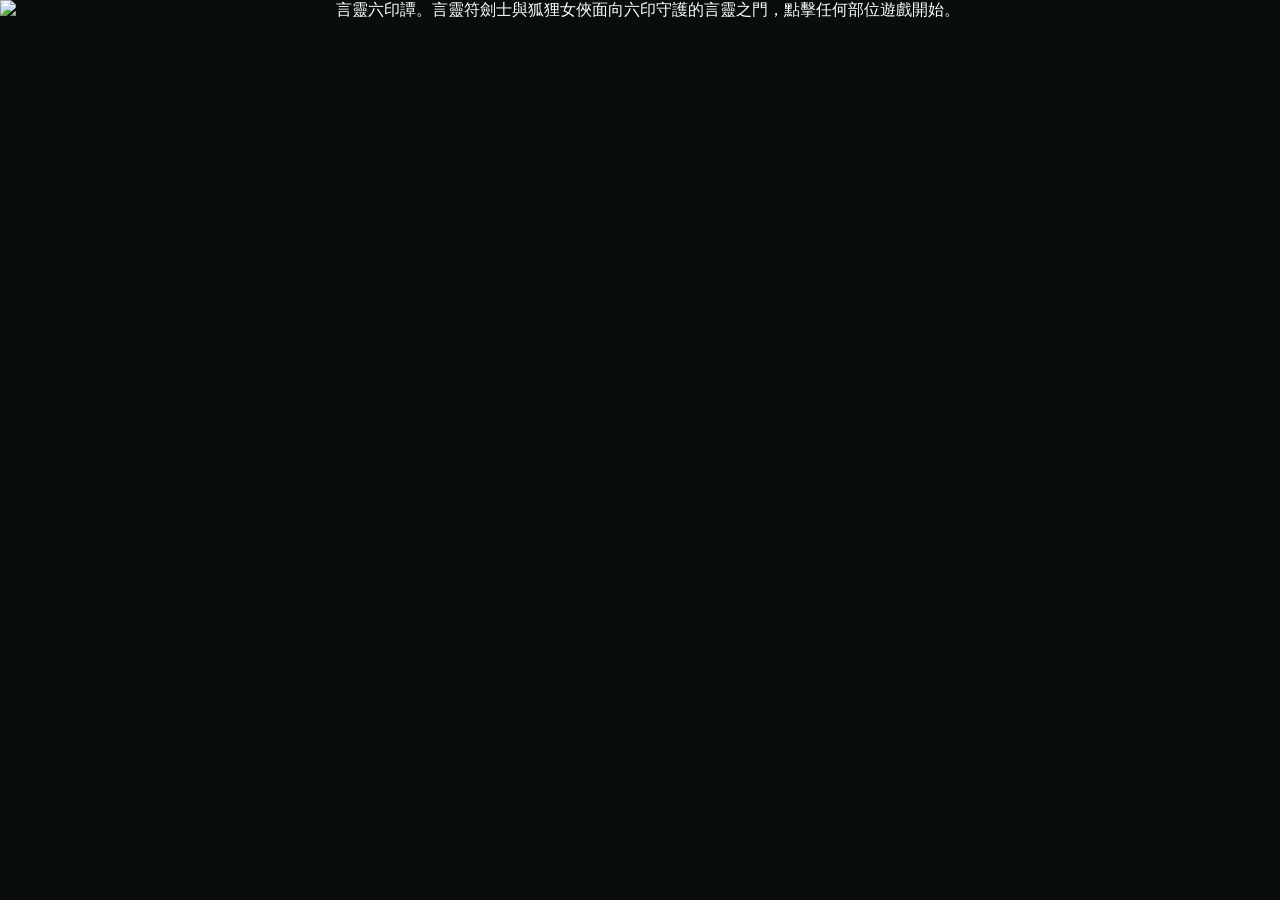
==== 大冒險地圖/index.html @ 8b5f1834 "Publish Kotodama Japanese pronunciation RPG" ====
<!doctype html>
<html lang="zh-Hant">
<head>
  <meta charset="UTF-8">
  <meta name="viewport" content="width=device-width, initial-scale=1, viewport-fit=cover">
  <meta name="theme-color" content="#2c2b22">
  <title>言靈六印譚｜日語假名大冒險</title>
  <link rel="preload" as="image" href="../示範作品/大冒險地圖/cover.png">
  <link rel="preload" as="image" href="assets/images/begin-01.png">
  <style>
    :root {
      --ink: #35291f;
      --paper: #f7e9bd;
      --paper-light: #fff7d9;
      --cinnabar: #a63d2e;
      --cinnabar-dark: #70261f;
      --gold: #d8ac4e;
      --moss: #3f634c;
      --shadow: rgba(31, 22, 15, .38);
      --map-bg: url("../示範作品/大冒險地圖/map-bg.png");
      --seal-sheet: url("assets/images/kotodama-seals.png");
    }

    * { box-sizing: border-box; }
    html { min-width: 320px; }
    body {
      margin: 0;
      min-height: 100vh;
      color: var(--ink);
      font-family: "Yu Mincho", "Noto Serif TC", "Microsoft JhengHei", serif;
      background:
        radial-gradient(circle at 50% 0, rgba(255, 242, 194, .26), transparent 52%),
        linear-gradient(#33362d, #20251f);
    }
    body.modal-open { overflow: hidden; }
    button { color: inherit; font: inherit; }
    button:focus-visible, [role="button"]:focus-visible {
      outline: 4px solid #fff0a1;
      outline-offset: 3px;
    }
    [hidden] { display: none !important; }
    .sr-only {
      position: absolute !important;
      width: 1px; height: 1px;
      padding: 0; margin: -1px;
      overflow: hidden; clip: rect(0 0 0 0);
      white-space: nowrap; border: 0;
    }

    .cover-screen {
      position: fixed;
      inset: 0;
      z-index: 6000;
      width: 100%;
      height: 100%;
      display: grid;
      place-items: center;
      padding: 0;
      border: 0;
      overflow: hidden;
      color: #fff;
      background: #090d0c;
      cursor: pointer;
      opacity: 1;
      filter: brightness(1);
      transition: opacity .78s ease, filter .78s ease;
      touch-action: manipulation;
      -webkit-tap-highlight-color: transparent;
    }
    .cover-screen::before {
      content: "";
      position: absolute;
      inset: -28px;
      background: url("../示範作品/大冒險地圖/cover.png") center / cover no-repeat;
      filter: blur(18px) brightness(.34) saturate(.72);
      transform: scale(1.08);
      pointer-events: none;
    }
    .cover-screen img {
      position: relative;
      z-index: 1;
      width: 100%;
      height: 100%;
      display: block;
      object-fit: contain;
      user-select: none;
      -webkit-user-drag: none;
      pointer-events: none;
    }
    .cover-screen:hover img { filter: brightness(1.045); }
    .cover-screen.is-leaving { opacity: 0; filter: brightness(1.22); pointer-events: none; }
    @media (max-aspect-ratio: 3 / 4) {
      .cover-screen img { width: 140%; max-width: none; }
    }

    .adventure-shell {
      min-height: 100vh;
      display: grid;
      grid-template-rows: auto 1fr auto;
      gap: 10px;
      padding: max(10px, env(safe-area-inset-top)) max(10px, env(safe-area-inset-right)) max(12px, env(safe-area-inset-bottom)) max(10px, env(safe-area-inset-left));
    }
    .top-hud {
      position: relative;
      z-index: 20;
      width: min(1600px, 100%);
      margin: 0 auto;
      display: flex;
      align-items: center;
      justify-content: space-between;
      gap: 18px;
      padding: 12px 16px;
      border: 2px solid rgba(209, 169, 82, .7);
      border-radius: 16px 23px 14px 21px;
      color: #fff1c5;
      background: linear-gradient(100deg, rgba(48, 47, 36, .96), rgba(72, 51, 34, .94));
      box-shadow: inset 0 0 0 4px rgba(255, 234, 178, .08), 0 8px 24px var(--shadow);
    }
    .brand { min-width: 0; display: flex; align-items: center; gap: 13px; }
    .brand-seal {
      flex: 0 0 56px;
      width: 56px; height: 56px;
      display: grid; place-items: center;
      border: 3px double #f0c26a;
      border-radius: 46% 52% 45% 49%;
      background: linear-gradient(145deg, #c0503a, #7d2a22);
      color: #fff1c9;
      font-size: .95rem;
      font-weight: 900;
      transform: rotate(-5deg);
    }
    .brand h1 { margin: 0; font-size: clamp(1.45rem, 3vw, 2.35rem); letter-spacing: .1em; }
    .brand p { margin: 3px 0 0; color: #ead9aa; font-size: clamp(.76rem, 1.35vw, .95rem); }
    .info-panel { display: flex; flex-wrap: wrap; justify-content: flex-end; align-items: center; gap: 8px; }
    .seal-count {
      min-height: 44px;
      display: inline-flex; align-items: center;
      padding: 8px 13px;
      color: #ffe8a2;
      border: 1px solid rgba(238, 196, 103, .65);
      border-radius: 999px;
      background: rgba(31, 34, 28, .56);
      font-weight: 900;
      white-space: nowrap;
    }
    .hud-button {
      min-height: 44px;
      padding: 8px 12px;
      border: 1px solid #c49b59;
      border-radius: 8px 12px 8px 11px;
      color: #fff1c9;
      background: rgba(84, 61, 42, .86);
      box-shadow: 0 3px 0 rgba(30, 22, 16, .7);
      cursor: pointer;
      font-weight: 800;
      transition: transform .16s, filter .16s;
    }
    .hud-button:hover { transform: translateY(-2px); filter: brightness(1.14); }
    .hud-button:active { transform: translateY(1px); }
    .hud-button[aria-pressed="true"].teacher { background: #3f6b56; border-color: #8dc297; }

    .map-area { min-height: 0; display: grid; place-items: center; }
    .map-frame {
      position: relative;
      width: min(1600px, calc(100vw - 20px), calc((100dvh - 142px) * 1.777777));
      aspect-ratio: 16 / 9;
      max-height: calc(100dvh - 142px);
      overflow: hidden;
      border: 4px solid #86633a;
      border-radius: 17px 24px 15px 22px;
      background: #cba66c;
      box-shadow: inset 0 0 0 4px rgba(255, 237, 184, .2), 0 16px 38px rgba(17, 13, 9, .54);
    }
    .map-image {
      position: absolute;
      inset: 0;
      width: 100%; height: 100%;
      display: block;
      object-fit: contain;
      user-select: none;
      -webkit-user-drag: none;
    }

    .map-hotspot {
      position: absolute;
      z-index: 5;
      left: var(--x); top: var(--y);
      width: var(--w); height: var(--h);
      min-width: 44px; min-height: 44px;
      padding: 0;
      border: 2px solid transparent;
      border-radius: 12px;
      background: transparent;
      cursor: pointer;
      touch-action: manipulation;
      transition: background .18s, border-color .18s, box-shadow .18s, filter .18s;
    }
    .map-hotspot:hover, .map-hotspot:focus-visible, .map-hotspot.is-current {
      border-color: rgba(255, 228, 123, .78);
      background: rgba(255, 225, 112, .13);
      box-shadow: 0 0 17px 5px rgba(255, 220, 94, .38), inset 0 0 16px rgba(255, 242, 186, .18);
    }
    .map-hotspot.is-current { animation: hotspotPulse 2.3s ease-in-out infinite; }
    @keyframes hotspotPulse { 50% { filter: brightness(1.18); box-shadow: 0 0 25px 8px rgba(255, 220, 94, .55); } }
    .map-hotspot[aria-disabled="true"] { cursor: not-allowed; }
    .map-hotspot[aria-disabled="true"]::after {
      content: "🔒";
      position: absolute;
      right: -5%; top: -35%;
      min-width: 32px; min-height: 32px;
      display: grid; place-items: center;
      border: 1px solid #e4bd68;
      border-radius: 50%;
      background: rgba(37, 32, 27, .9);
      color: #fff1c5;
      box-shadow: 0 3px 9px rgba(28, 20, 14, .42);
      font-size: clamp(.72rem, 1.35vw, 1rem);
    }
    .map-hotspot.is-current::before {
      content: "下一個試煉";
      position: absolute;
      left: 50%; top: -37%;
      transform: translateX(-50%);
      padding: 4px 8px;
      border: 1px solid #e8c46b;
      border-radius: 999px;
      color: #fff4cd;
      background: rgba(52, 91, 66, .94);
      box-shadow: 0 3px 9px rgba(27, 23, 16, .33);
      font-size: clamp(.58rem, 1.05vw, .8rem);
      font-weight: 900;
      white-space: nowrap;
    }
    .hotspot-1 { --x: 1.2%; --y: 24.5%; --w: 15.8%; --h: 11.5%; }
    .hotspot-2 { --x: 53.9%; --y: 20.7%; --w: 14.5%; --h: 10.8%; }
    .hotspot-3 { --x: 3.1%; --y: 71.6%; --w: 16.2%; --h: 10.9%; }
    .hotspot-4 { --x: 21.6%; --y: 84.8%; --w: 14.5%; --h: 11.2%; }
    .hotspot-5 { --x: 73.0%; --y: 84.7%; --w: 16.2%; --h: 11.4%; }
    .hotspot-6 { --x: 84.0%; --y: 24.6%; --w: 14.6%; --h: 11.4%; }
    .hotspot-gate { --x: 40.8%; --y: 53.3%; --w: 16.0%; --h: 10.9%; }

    .completion-stamp {
      position: absolute;
      z-index: 8;
      left: var(--sx); top: var(--sy);
      width: clamp(30px, 4vw, 62px);
      aspect-ratio: 1;
      display: grid; place-items: center;
      border: clamp(2px, .35vw, 5px) double #276b49;
      border-radius: 47% 52% 44% 50%;
      color: #1f6a45;
      background: rgba(230, 244, 206, .88);
      box-shadow: 0 0 12px rgba(64, 136, 83, .7);
      font-size: clamp(1rem, 2.4vw, 2rem);
      font-weight: 1000;
      transform: rotate(-12deg);
      pointer-events: none;
      animation: stampIn .58s cubic-bezier(.2, 1.45, .45, 1) both;
    }
    @keyframes stampIn { from { opacity: 0; transform: scale(2.5) rotate(-28deg); } }
    .stamp-1 { --sx: 15.4%; --sy: 22.4%; }
    .stamp-2 { --sx: 67.2%; --sy: 18.5%; }
    .stamp-3 { --sx: 18.0%; --sy: 69.5%; }
    .stamp-4 { --sx: 34.7%; --sy: 82.0%; }
    .stamp-5 { --sx: 87.4%; --sy: 81.8%; }
    .stamp-6 { --sx: 95.2%; --sy: 22.5%; }

    .map-caption {
      min-height: 25px;
      width: min(1000px, 100%);
      margin: 0 auto;
      color: #ead9a9;
      text-align: center;
      font-size: .86rem;
    }

    .intro-overlay {
      position: fixed;
      inset: 0;
      z-index: 5000;
      display: grid;
      place-items: center;
      padding: max(10px, env(safe-area-inset-top)) max(10px, env(safe-area-inset-right)) max(10px, env(safe-area-inset-bottom)) max(10px, env(safe-area-inset-left));
      overflow: auto;
      background:
        radial-gradient(circle at 50% 18%, rgba(255, 222, 139, .19), transparent 46%),
        rgba(13, 15, 14, .95);
      backdrop-filter: blur(7px);
    }
    .intro-player {
      position: relative;
      width: min(1500px, 100%);
      display: grid;
      justify-items: center;
      gap: 8px;
    }
    .intro-topbar {
      position: absolute;
      z-index: 3;
      top: 12px;
      left: 50%;
      width: calc(100% - 24px);
      transform: translateX(-50%);
      display: flex;
      align-items: center;
      justify-content: space-between;
      gap: 10px;
      pointer-events: none;
    }
    .intro-counter,
    .intro-skip {
      min-height: 44px;
      display: inline-flex;
      align-items: center;
      justify-content: center;
      padding: 8px 14px;
      border: 1px solid rgba(233, 194, 105, .77);
      border-radius: 9px 13px 9px 12px;
      color: #fff3cf;
      background: rgba(38, 34, 28, .88);
      box-shadow: 0 5px 16px rgba(20, 14, 10, .42);
      font-weight: 900;
      letter-spacing: .08em;
      pointer-events: auto;
    }
    .intro-skip { cursor: pointer; }
    .intro-skip:hover { filter: brightness(1.16); transform: translateY(-1px); }
    .intro-frame {
      position: relative;
      width: min(100%, calc((100dvh - 158px) * 1.777895));
      aspect-ratio: 1672 / 941;
      max-height: calc(100dvh - 158px);
      margin: 0;
      overflow: hidden;
      border: 4px solid #8a673d;
      border-radius: 17px 24px 15px 22px;
      background: #1b1b18;
      box-shadow: inset 0 0 0 4px rgba(255, 234, 177, .14), 0 18px 48px rgba(0, 0, 0, .58);
      touch-action: pan-y;
    }
    .intro-image {
      width: 100%;
      height: 100%;
      display: block;
      object-fit: contain;
      opacity: 1;
      transform: scale(1);
      transition: opacity .3s ease, transform .55s ease;
      user-select: none;
      -webkit-user-drag: none;
    }
    .intro-frame.is-changing .intro-image { opacity: .18; transform: scale(1.012); }
    .intro-storybar {
      width: min(100%, calc((100dvh - 158px) * 1.777895));
      min-height: 118px;
      display: grid;
      grid-template-columns: minmax(0, 1fr) auto;
      align-items: center;
      gap: 18px;
      padding: 12px 16px;
      border: 2px solid #8b673b;
      border-radius: 12px 18px 11px 16px;
      background:
        linear-gradient(rgba(255, 247, 214, .96), rgba(232, 205, 151, .96)),
        repeating-linear-gradient(0deg, transparent 0 5px, rgba(105, 75, 44, .04) 6px);
      box-shadow: inset 0 0 0 4px rgba(255, 249, 221, .34), 0 10px 26px rgba(12, 9, 7, .42);
    }
    .intro-copy { min-width: 0; }
    .intro-copy h2 {
      margin: 0 0 5px;
      color: #7a3025;
      font-size: clamp(1rem, 2.1vw, 1.35rem);
      letter-spacing: .12em;
    }
    .intro-copy p {
      min-height: 2.9em;
      margin: 0;
      color: #3f342b;
      font-size: clamp(.9rem, 1.75vw, 1.08rem);
      font-weight: 800;
      line-height: 1.6;
      white-space: pre-line;
    }
    .intro-nav { display: grid; grid-template-columns: auto auto; gap: 8px; align-items: center; justify-items: center; }
    .intro-nav-button {
      min-width: 108px;
      min-height: 44px;
      padding: 8px 13px;
      border: 2px solid #765231;
      border-radius: 8px 12px 8px 11px;
      color: #fff3d1;
      background: linear-gradient(#a24432, #76291f);
      box-shadow: 0 3px 0 #4e281e;
      cursor: pointer;
      font-weight: 900;
    }
    .intro-nav-button.secondary { color: #4c3a2e; background: #f7e7bd; box-shadow: 0 3px 0 #84613d; }
    .intro-nav-button:disabled { opacity: .42; cursor: default; filter: grayscale(.4); }
    .intro-dots { grid-column: 1 / -1; display: flex; justify-content: center; gap: 7px; }
    .intro-dot {
      width: 44px;
      height: 44px;
      padding: 0;
      border: 0;
      border-radius: 50%;
      background: transparent;
      cursor: pointer;
    }
    .intro-dot::before {
      content: "";
      display: block;
      width: 10px;
      height: 10px;
      margin: auto;
      border: 1px solid #80633f;
      border-radius: 50%;
      background: #ad9870;
      transition: transform .18s, background .18s, box-shadow .18s;
    }
    .intro-dot[aria-current="step"]::before { transform: scale(1.35); background: var(--cinnabar); box-shadow: 0 0 0 3px rgba(166, 61, 46, .2); }

    .modal-backdrop {
      position: fixed;
      inset: 0;
      z-index: 1000;
      display: grid;
      place-items: center;
      padding: max(14px, env(safe-area-inset-top)) 14px max(14px, env(safe-area-inset-bottom));
      overflow: auto;
      background: rgba(20, 18, 16, .8);
      backdrop-filter: blur(5px);
    }
    .modal-card {
      position: relative;
      width: min(620px, 100%);
      max-height: calc(100dvh - 28px);
      overflow: auto;
      padding: clamp(20px, 4vw, 36px);
      border: 3px solid #755334;
      border-radius: 18px 24px 16px 22px;
      background: linear-gradient(rgba(255, 248, 221, .98), rgba(239, 215, 164, .98));
      box-shadow: inset 0 0 0 6px rgba(255, 248, 214, .34), 0 24px 70px rgba(14, 10, 8, .58);
      text-align: center;
    }
    .modal-card h2 { margin: 0 0 8px; color: #6a2b22; font-size: clamp(1.5rem, 4vw, 2.3rem); letter-spacing: .08em; }
    .modal-card p { line-height: 1.65; }
    .modal-close {
      position: absolute;
      top: 8px; right: 8px;
      width: 44px; height: 44px;
      border: 1px solid #826143;
      border-radius: 50%;
      background: #fff0c5;
      cursor: pointer;
      font-size: 1.25rem;
      font-weight: 900;
    }
    .modal-actions { display: flex; flex-wrap: wrap; justify-content: center; gap: 11px; margin-top: 18px; }
    .action-button {
      min-width: 132px; min-height: 46px;
      padding: 10px 17px;
      border: 2px solid #7c5938;
      border-radius: 9px 13px 9px 12px;
      background: #faedc7;
      box-shadow: 0 3px 0 #795536;
      cursor: pointer;
      font-weight: 900;
    }
    .action-button.primary { color: #fff5d8; border-color: #70271f; background: linear-gradient(#b94735, #842b22); }
    .action-button:hover { filter: brightness(1.07); transform: translateY(-1px); }

    .gate-card { width: min(1080px, 100%); }
    .gate-layout { display: grid; grid-template-columns: minmax(0, 1.35fr) minmax(230px, .65fr); gap: 20px; align-items: stretch; }
    .seal-slots { display: grid; grid-template-columns: repeat(3, minmax(115px, 1fr)); gap: 10px; margin-top: 14px; }
    .seal-slot {
      position: relative;
      min-height: 145px;
      display: grid; place-items: center; align-content: center; gap: 4px;
      padding: 8px;
      border: 3px dashed rgba(105, 75, 43, .58);
      border-radius: 48% 44% 46% 43%;
      background: rgba(119, 91, 52, .1);
      transition: background .2s, border-color .2s, box-shadow .2s;
    }
    .seal-slot::before {
      content: "";
      width: 72px; height: 72px;
      border: 2px solid rgba(101, 72, 41, .24);
      border-radius: 50%;
      background: radial-gradient(circle, rgba(108, 77, 46, .06), rgba(108, 77, 46, .17));
    }
    .seal-slot strong { font-size: .91rem; }
    .seal-slot small { color: #745b42; }
    .seal-slot.is-ready { border-color: #d39f39; background: rgba(255, 218, 101, .19); box-shadow: 0 0 15px rgba(226, 175, 64, .46); }
    .seal-slot.is-correct { border-style: solid; border-color: #528463; background: rgba(151, 213, 158, .21); box-shadow: 0 0 18px rgba(74, 137, 83, .45); }
    .seal-slot.is-wrong { animation: wrongFlash .48s ease; }
    .seal-slot.is-radiant { animation: slotRadiance .75s ease-in-out infinite alternate; }
    @keyframes wrongFlash { 45% { border-color: #b22f28; background: rgba(206, 74, 57, .3); transform: translateX(-5px); } 70% { transform: translateX(5px); } }
    @keyframes slotRadiance { to { box-shadow: 0 0 27px 8px rgba(248, 210, 87, .72); filter: brightness(1.16); } }

    .seal-piece {
      width: 90px; height: 90px;
      flex: 0 0 90px;
      padding: 0;
      border: 3px solid #a77838;
      border-radius: 50%;
      background-color: #f8ecc9;
      background-image: var(--seal-sheet);
      background-repeat: no-repeat;
      background-size: 300% 200%;
      box-shadow: 0 6px 14px rgba(78, 40, 23, .28);
      cursor: grab;
      touch-action: none;
      transition: transform .18s, filter .18s, opacity .18s;
    }
    .seal-piece:hover { transform: translateY(-4px) rotate(-2deg); filter: brightness(1.05); }
    .seal-piece.is-selected { outline: 5px solid rgba(72, 112, 75, .7); outline-offset: 3px; }
    .seal-piece.is-dragging { opacity: .35; }
    .seal-piece.is-shaking { animation: pieceShake .45s ease; }
    .seal-piece.is-placed { position: absolute; top: 16px; left: 50%; transform: translateX(-50%); cursor: default; animation: sealSet .45s cubic-bezier(.2, 1.5, .5, 1); }
    .seal-piece.is-placed:hover { transform: translateX(-50%); }
    @keyframes pieceShake { 25% { transform: translateX(-9px) rotate(-5deg); } 55% { transform: translateX(8px) rotate(5deg); } 80% { transform: translateX(-4px); } }
    @keyframes sealSet { from { opacity: .3; transform: translateX(-50%) scale(1.55); } }
    .drag-ghost { position: fixed; z-index: 3000; pointer-events: none; transform: translate(-50%, -50%) rotate(-7deg) scale(1.08); filter: drop-shadow(0 11px 9px rgba(34, 22, 15, .42)); }

    .backpack { margin-top: 16px; padding: 13px; border: 2px solid #77563a; border-radius: 16px; background: rgba(92, 67, 39, .1); }
    .backpack h3 { margin: 0 0 3px; color: #5c3026; }
    .backpack p { margin: 3px 0 9px; font-size: .86rem; }
    .backpack-items { min-height: 104px; display: flex; flex-wrap: wrap; justify-content: center; gap: 11px; align-items: center; }
    .empty-bag { color: #6d5944; font-weight: 800; }

    .ritual-gate {
      position: relative;
      min-height: 100%;
      overflow: hidden;
      border: 3px solid #76502d;
      border-radius: 48% 48% 14px 14px;
      background: linear-gradient(rgba(28, 24, 20, .08), rgba(24, 20, 18, .46)), var(--map-bg) 50% 49% / 300% no-repeat;
      box-shadow: inset 0 0 30px rgba(20, 16, 13, .65);
    }
    .ritual-gate::before {
      content: "";
      position: absolute;
      inset: 12% 18% 9%;
      border: 4px double rgba(244, 196, 74, .25);
      border-radius: 50% 50% 10px 10px;
      transition: border-color .6s, box-shadow .6s;
    }
    .gate-card.pattern-on .ritual-gate::before { border-color: #ffd66b; box-shadow: inset 0 0 60px rgba(255, 162, 55, .7), 0 0 34px rgba(255, 211, 92, .72); }
    .gate-card.gate-shake .ritual-gate { animation: gateShake .7s ease-in-out; }
    @keyframes gateShake { 20%, 60% { transform: translateX(-8px); } 40%, 80% { transform: translateX(8px); } }
    .gate-light { position: absolute; inset: 0; opacity: 0; background: radial-gradient(circle, rgba(255, 239, 158, .92), rgba(255, 159, 45, .24) 35%, transparent 69%); transform: scale(.25); transition: opacity 1s, transform 1.4s; }
    .gate-card.gate-open .gate-light { opacity: 1; transform: scale(2.2); }

    .victory-screen {
      min-height: 100vh;
      display: grid; place-items: center;
      padding: 24px;
      background: linear-gradient(rgba(44, 31, 21, .18), rgba(39, 29, 20, .48)), var(--map-bg) center / cover;
    }
    .victory-scroll {
      width: min(750px, 100%);
      padding: clamp(28px, 6vw, 62px);
      border: 4px double #8b642f;
      border-radius: 24px 36px 20px 34px;
      background: rgba(255, 244, 206, .96);
      box-shadow: inset 0 0 0 8px rgba(247, 211, 126, .25), 0 24px 70px rgba(27, 18, 12, .53);
      text-align: center;
      animation: victoryRise .8s ease both;
    }
    @keyframes victoryRise { from { opacity: 0; transform: translateY(35px) scale(.96); } }
    .victory-screen h1 { margin: 0; color: #7c2d24; font-size: clamp(2rem, 6vw, 3.7rem); }
    .victory-screen .subtitle { font-size: clamp(1rem, 2.6vw, 1.35rem); font-weight: 800; }
    .victory-stats { display: grid; grid-template-columns: repeat(2, 1fr); gap: 12px; margin: 22px auto; }
    .victory-stat { padding: 14px; border: 1px solid #a17c46; border-radius: 11px; background: rgba(218, 181, 101, .16); }
    .victory-stat span { display: block; color: #73563b; font-size: .86rem; }
    .victory-stat strong { display: block; margin-top: 4px; color: #5f2c23; font-size: clamp(1.25rem, 3vw, 1.8rem); }

    .toast-region { position: fixed; z-index: 4000; right: 14px; bottom: max(14px, env(safe-area-inset-bottom)); display: grid; gap: 8px; pointer-events: none; }
    .toast { max-width: min(380px, calc(100vw - 28px)); padding: 11px 15px; color: #fff4cc; border: 1px solid #d0a95b; border-radius: 10px; background: rgba(49, 45, 34, .97); box-shadow: 0 8px 24px rgba(30, 21, 14, .34); font-weight: 800; animation: toastIn .3s ease both; }
    @keyframes toastIn { from { opacity: 0; transform: translateY(12px); } }
    .seal-0 { background-position: 0% 0%; }
    .seal-1 { background-position: 50% 0%; }
    .seal-2 { background-position: 100% 0%; }
    .seal-3 { background-position: 0% 100%; }
    .seal-4 { background-position: 50% 100%; }
    .seal-5 { background-position: 100% 100%; }

    @media (max-width: 930px) {
      .adventure-shell { grid-template-rows: auto auto auto; }
      .top-hud { align-items: flex-start; }
      .brand p { display: none; }
      .info-panel { max-width: 58%; }
      .hud-button { padding-inline: 9px; font-size: .8rem; }
      .map-frame { width: min(calc(100vw - 20px), calc((100dvh - 132px) * 1.777777)); max-height: calc(100dvh - 132px); }
      .gate-layout { grid-template-columns: 1fr; }
      .ritual-gate { min-height: 225px; order: -1; }
    }
    @media (max-width: 650px) {
      .adventure-shell { gap: 7px; padding: 7px; }
      .top-hud { display: grid; grid-template-columns: 1fr; gap: 8px; padding: 9px; }
      .brand-seal { flex-basis: 42px; width: 42px; height: 42px; font-size: .74rem; }
      .brand h1 { font-size: 1.35rem; }
      .info-panel { max-width: none; justify-content: stretch; display: grid; grid-template-columns: repeat(2, minmax(0, 1fr)); }
      .seal-count { justify-content: center; }
      .hud-button { min-height: 42px; padding: 6px 7px; font-size: .74rem; }
      .map-frame { width: calc(100vw - 14px); max-height: none; }
      .map-caption { font-size: .72rem; }
      .map-hotspot[aria-disabled="true"]::after { min-width: 24px; min-height: 24px; }
      .map-hotspot.is-current::before { top: -48%; }
      .gate-card { padding: 18px 10px; }
      .seal-slots { grid-template-columns: repeat(2, minmax(105px, 1fr)); }
      .seal-slot { min-height: 134px; }
      .seal-piece { width: 80px; height: 80px; flex-basis: 80px; }
      .victory-stats { grid-template-columns: 1fr; }
      .intro-frame,
      .intro-storybar { width: 100%; max-height: none; }
      .intro-storybar { grid-template-columns: 1fr; gap: 9px; padding: 11px; }
      .intro-copy { text-align: center; }
      .intro-copy p { min-height: 3.2em; }
      .intro-nav { grid-template-columns: repeat(2, minmax(0, 1fr)); width: 100%; }
      .intro-nav-button { width: 100%; min-width: 0; }
      .intro-topbar { top: 7px; width: calc(100% - 14px); }
      .intro-counter, .intro-skip { min-height: 40px; padding: 6px 9px; font-size: .72rem; }
      .intro-skip { min-height: 44px; }
    }
    @media (max-height: 560px) and (orientation: landscape) {
      .top-hud { padding-block: 6px; }
      .brand-seal { width: 40px; height: 40px; flex-basis: 40px; font-size: .7rem; }
      .brand h1 { font-size: 1.2rem; }
      .brand p { display: none; }
      .seal-count, .hud-button { min-height: 38px; padding-block: 5px; font-size: .75rem; }
      .map-frame { width: min(calc(100vw - 14px), calc((100dvh - 88px) * 1.777777)); max-height: calc(100dvh - 88px); }
      .map-caption { display: none; }
      .intro-player { width: min(1180px, 100%); grid-template-columns: minmax(0, 1.55fr) minmax(270px, .72fr); align-items: stretch; gap: 8px; }
      .intro-frame { width: 100%; max-height: calc(100dvh - 20px); }
      .intro-storybar { width: 100%; min-height: 0; grid-template-columns: 1fr; align-content: center; gap: 8px; padding: 10px; }
      .intro-copy { text-align: center; }
      .intro-copy h2 { font-size: .95rem; }
      .intro-copy p { min-height: 4.8em; font-size: .78rem; line-height: 1.45; }
      .intro-nav { width: 100%; }
      .intro-nav-button { min-width: 0; width: 100%; min-height: 44px; padding: 5px 8px; font-size: .75rem; }
      .intro-topbar { width: calc(64% - 20px); left: 0; transform: none; top: 7px; }
      .intro-counter, .intro-skip { min-height: 38px; padding: 5px 8px; font-size: .68rem; }
      .intro-skip { min-height: 44px; }
    }
    @media (prefers-reduced-motion: reduce) {
      *, *::before, *::after { animation-duration: .01ms !important; animation-iteration-count: 1 !important; transition-duration: .01ms !important; }
    }
  </style>
</head>
<body>
  <button id="coverScreen" class="cover-screen" type="button" aria-label="言靈六印譚，點擊任何部位遊戲開始">
    <img src="../示範作品/大冒險地圖/cover.png" alt="言靈六印譚。言靈符劍士與狐狸女俠面向六印守護的言靈之門，點擊任何部位遊戲開始。">
  </button>

  <section id="introOverlay" class="intro-overlay" role="dialog" aria-modal="true" aria-labelledby="introTitle" aria-describedby="introNarration" hidden>
    <div class="intro-player">
      <div class="intro-topbar">
        <span id="introCounter" class="intro-counter">序章　1 / 5</span>
        <button id="introSkip" class="intro-skip" type="button">略過序章</button>
      </div>
      <figure id="introFrame" class="intro-frame">
        <img id="introImage" class="intro-image" src="assets/images/begin-01.png" alt="言靈之門將光芒送往六個修練之地，文字精靈在和平的世界中飛舞">
      </figure>
      <div class="intro-storybar">
        <div class="intro-copy">
          <h2 id="introTitle">言靈大冒險・序章</h2>
          <p id="introNarration" aria-live="polite">在文字世界，每一道聲音，都有自己的光。</p>
        </div>
        <nav class="intro-nav" aria-label="序章場景導覽">
          <button id="introPrev" class="intro-nav-button secondary" type="button" disabled>← 上一幕</button>
          <button id="introNext" class="intro-nav-button" type="button">下一幕 →</button>
          <div id="introDots" class="intro-dots">
            <button class="intro-dot" type="button" data-intro-index="0" aria-label="前往序章第 1 幕" aria-current="step"></button>
            <button class="intro-dot" type="button" data-intro-index="1" aria-label="前往序章第 2 幕"></button>
            <button class="intro-dot" type="button" data-intro-index="2" aria-label="前往序章第 3 幕"></button>
            <button class="intro-dot" type="button" data-intro-index="3" aria-label="前往序章第 4 幕"></button>
            <button class="intro-dot" type="button" data-intro-index="4" aria-label="前往序章第 5 幕"></button>
          </div>
        </nav>
      </div>
    </div>
  </section>

  <section id="endingOverlay" class="intro-overlay" role="dialog" aria-modal="true" aria-labelledby="endingTitle" aria-describedby="endingNarration" hidden>
    <div class="intro-player">
      <div class="intro-topbar">
        <span id="endingCounter" class="intro-counter">尾聲　1 / 5</span>
        <button id="endingSkip" class="intro-skip" type="button">略過尾聲</button>
      </div>
      <figure id="endingFrame" class="intro-frame">
        <img id="endingImage" class="intro-image" src="assets/images/ending-01.png" alt="六枚言靈之印照亮中央大門，言靈符劍士與狐狸女俠注視緩緩開啟的門扉">
      </figure>
      <div class="intro-storybar">
        <div class="intro-copy">
          <h2 id="endingTitle">第一幕・門開</h2>
          <p id="endingNarration" aria-live="polite">六印歸位，沉睡的言靈之門終於開啟。</p>
        </div>
        <nav class="intro-nav" aria-label="尾聲場景導覽">
          <button id="endingPrev" class="intro-nav-button secondary" type="button" disabled>← 上一幕</button>
          <button id="endingNext" class="intro-nav-button" type="button">下一幕 →</button>
          <div id="endingDots" class="intro-dots">
            <button class="intro-dot" type="button" data-ending-index="0" aria-label="前往尾聲第 1 幕" aria-current="step"></button>
            <button class="intro-dot" type="button" data-ending-index="1" aria-label="前往尾聲第 2 幕"></button>
            <button class="intro-dot" type="button" data-ending-index="2" aria-label="前往尾聲第 3 幕"></button>
            <button class="intro-dot" type="button" data-ending-index="3" aria-label="前往尾聲第 4 幕"></button>
            <button class="intro-dot" type="button" data-ending-index="4" aria-label="前往尾聲第 5 幕"></button>
          </div>
        </nav>
      </div>
    </div>
  </section>

  <main id="adventureShell" class="adventure-shell">
    <header class="top-hud">
      <div class="brand">
        <span class="brand-seal" aria-hidden="true">言靈</span>
        <div>
          <h1>言靈大冒險</h1>
          <p>完成六大試煉，集齊言靈之印，開啟最後的大門！</p>
        </div>
      </div>
      <div class="info-panel" aria-label="冒險資訊與設定">
        <strong id="progressLine" class="seal-count" aria-live="polite">持有 0 / 6</strong>
        <button id="introReplay" class="hud-button" type="button">📜 重看序章</button>
        <button id="endingPreview" class="hud-button" type="button" hidden>📖 預覽尾聲</button>
        <button id="soundToggle" class="hud-button" type="button" aria-pressed="true">🔊 音效</button>
        <button id="teacherToggle" class="hud-button teacher" type="button" aria-pressed="false">教師模式：關</button>
        <button id="clearProgress" class="hud-button" type="button">🔄 清除進度</button>
      </div>
    </header>

    <section class="map-area" aria-label="言靈大冒險地圖">
      <div id="mapFrame" class="map-frame">
        <img class="map-image" src="../示範作品/大冒險地圖/map-bg.png" alt="手繪和風言靈大冒險地圖，中央為言靈之門，六個試煉地標環繞四周">

        <button class="map-hotspot hotspot-1" type="button" data-stage="0"><span class="sr-only">第壹關 言靈之森：假名配對／消除</span></button>
        <button class="map-hotspot hotspot-2" type="button" data-stage="1"><span class="sr-only">第貳關 妖牌茶屋：抽鬼牌</span></button>
        <button class="map-hotspot hotspot-3" type="button" data-stage="2"><span class="sr-only">第參關 狸貓原野：打地鼠</span></button>
        <button class="map-hotspot hotspot-4" type="button" data-stage="3"><span class="sr-only">第肆關 分類道場：拖曳分類</span></button>
        <button class="map-hotspot hotspot-5" type="button" data-stage="4"><span class="sr-only">第伍關 五十音石階：排序遊戲</span></button>
        <button class="map-hotspot hotspot-6" type="button" data-stage="5"><span class="sr-only">第陸關 魔王城：打怪 RPG</span></button>
        <button id="gateButton" class="map-hotspot hotspot-gate" type="button" aria-haspopup="dialog"><span class="sr-only">言靈之門，點擊開啟六印歸位</span></button>

        <span class="completion-stamp stamp-1" data-stamp="0" hidden aria-label="言靈之森已完成">✓</span>
        <span class="completion-stamp stamp-2" data-stamp="1" hidden aria-label="妖牌茶屋已完成">✓</span>
        <span class="completion-stamp stamp-3" data-stamp="2" hidden aria-label="狸貓原野已完成">✓</span>
        <span class="completion-stamp stamp-4" data-stamp="3" hidden aria-label="分類道場已完成">✓</span>
        <span class="completion-stamp stamp-5" data-stamp="4" hidden aria-label="五十音石階已完成">✓</span>
        <span class="completion-stamp stamp-6" data-stamp="5" hidden aria-label="魔王城已完成">✓</span>
      </div>
    </section>
    <p id="mapCaption" class="map-caption">下一個試煉：言靈之森</p>
  </main>

  <section id="gateModal" class="modal-backdrop" role="dialog" aria-modal="true" aria-labelledby="gateTitle" hidden>
    <div id="gateCard" class="modal-card gate-card">
      <button class="modal-close" type="button" data-close-modal="gateModal" aria-label="關閉言靈之門">×</button>
      <h2 id="gateTitle">六印歸位</h2>
      <p>將取得的言靈之印放入正確位置。可用滑鼠或手指拖曳，也可先點選印章再點凹槽。</p>
      <div class="gate-layout">
        <div>
          <div id="sealSlots" class="seal-slots" aria-label="六個言靈之印凹槽"></div>
          <section class="backpack" aria-labelledby="backpackTitle">
            <h3 id="backpackTitle">冒險背包</h3>
            <p>只會出現真正取得的言靈之印。</p>
            <div id="backpackItems" class="backpack-items"></div>
          </section>
        </div>
        <div class="ritual-gate" aria-label="等待六印解封的言靈之門"><span class="gate-light" aria-hidden="true"></span></div>
      </div>
      <div class="modal-actions"><button class="action-button" type="button" data-close-modal="gateModal">稍後再來</button></div>
    </div>
  </section>

  <section id="confirmModal" class="modal-backdrop" role="dialog" aria-modal="true" aria-labelledby="confirmTitle" hidden>
    <div class="modal-card">
      <h2 id="confirmTitle">確定要清除所有冒險進度嗎？</h2>
      <p id="confirmMessage">六枚憑證與六款遊戲的本專案進度將會重置；其他網站資料不受影響。</p>
      <div class="modal-actions">
        <button id="cancelConfirm" class="action-button" type="button">取消</button>
        <button id="acceptConfirm" class="action-button primary" type="button">確定清除</button>
      </div>
    </div>
  </section>

  <section id="victoryScreen" class="victory-screen" aria-labelledby="victoryTitle" hidden>
    <div class="victory-scroll">
      <h1 id="victoryTitle" tabindex="-1">🏆 言靈大冒險完成！</h1>
      <p class="subtitle">六枚言靈之印已全部集齊！</p>
      <div class="victory-stats">
        <div class="victory-stat"><span>冒險總時間</span><strong id="totalTime">00 分 00 秒</strong></div>
        <div class="victory-stat"><span>完成關卡</span><strong>6 / 6</strong></div>
      </div>
      <div class="modal-actions">
        <button id="endingReplay" class="action-button" type="button">📖 重看結局</button>
        <button id="restartAdventure" class="action-button primary" type="button">再次冒險</button>
      </div>
    </div>
  </section>

  <div id="toastRegion" class="toast-region" aria-live="polite" aria-atomic="true"></div>

  <script>
    (() => {
      "use strict";
      const STAGES = [
        { number: "第壹關", place: "言靈之森", game: "假名配對／消除", seal: "配對之印", short: "配對", key: "cert_match", href: "../遊戲1_消除遊戲/kana-ink-link-game/index.html" },
        { number: "第貳關", place: "妖牌茶屋", game: "抽鬼牌", seal: "識音之印", short: "識音", key: "cert_joker", href: "../遊戲2_抽鬼牌/index.html" },
        { number: "第參關", place: "狸貓原野", game: "打地鼠", seal: "迅捷之印", short: "迅捷", key: "cert_mole", href: "../遊戲3_打地鼠/index.html" },
        { number: "第肆關", place: "分類道場", game: "拖曳分類", seal: "辨識之印", short: "辨識", key: "cert_sorting", href: "../遊戲4_拖曳分類/index.html" },
        { number: "第伍關", place: "五十音石階", game: "排序遊戲", seal: "秩序之印", short: "秩序", key: "cert_order", href: "../遊戲5_排序/index.html" },
        { number: "第陸關", place: "魔王城", game: "打怪 RPG", seal: "勇者之印", short: "勇者", key: "cert_warrior", href: "../遊戲6_RPG打怪/index.html" }
      ];
      const INTRO_SCENES = [
        {
          src: "assets/images/begin-01.png",
          title: "第一幕・聲音之光",
          narration: "在文字世界，每一道聲音，都有自己的光。",
          alt: "言靈之門將金色言脈送往六個修練之地，文字精靈在和平的世界中飛舞"
        },
        {
          src: "assets/images/begin-02.png",
          title: "第二幕・六印散落",
          narration: "直到無面魔將斬斷言脈，六枚言靈之印散入各地。",
          alt: "無面魔將從魔王城揮刀斬斷言脈，封閉中央大門，六枚朱紅印章飛向各地"
        },
        {
          src: "assets/images/begin-03.png",
          title: "第三幕・受命",
          narration: "狐狸女俠：「想讓文字再度發聲，就去尋回六印。」\n言靈符劍士：「我會把失落的音，一個個帶回來。」",
          alt: "狐狸女俠師傅在黎明前的神社把具有六個空印位的卷軸交給言靈符劍士"
        },
        {
          src: "assets/images/begin-04.png",
          title: "第四幕・六大試煉",
          narration: "配對、識音、迅捷、辨識、秩序、勇氣——六場試煉，正等待回應。",
          alt: "師徒俯視發光的卷軸地圖，六個試煉之地與六個空白印位沿路展開"
        },
        {
          src: "assets/images/begin-05.png",
          title: "第五幕・啟程",
          narration: "狐狸女俠：「去吧。先從言靈之森開始。」\n旁白：「言靈大冒險，就此啟程。」",
          alt: "晨光中言靈符劍士走過木橋前往言靈之森，狐狸女俠在鳥居下揮手送行"
        }
      ];
      const ENDING_SCENES = [
        {
          src: "assets/images/ending-01.png",
          title: "第一幕・門開",
          narration: "六印歸位，沉睡的言靈之門終於開啟。",
          alt: "六枚言靈之印照亮中央大門，言靈符劍士與狐狸女俠注視緩緩開啟的門扉"
        },
        {
          src: "assets/images/ending-02.png",
          title: "第二幕・未落筆的白",
          narration: "言靈符劍士：「……門後，怎麼沒有聲音？」\n旁白：「光的盡頭，只有一片未曾落筆的白。」",
          alt: "師徒走進寂靜的和紙世界，眼前只有一卷漂浮的巨大空白古卷"
        },
        {
          src: "assets/images/ending-03.png",
          title: "第三幕・一路的回聲",
          narration: "狐狸女俠：「它等的不是第七枚印，而是你一路守住的回聲。」\n言靈符劍士：「原來，答案一直跟著我。」",
          alt: "六枚印章與六場試煉的水彩回憶環繞師徒，空白古卷浮現第一道金色言脈"
        },
        {
          src: "assets/images/ending-04.png",
          title: "第四幕・言脈歸流",
          narration: "言靈符劍士：「被記住的聲音，不會消失。」\n旁白：「六印化作言脈，重新流向每一處修練之地。」",
          alt: "符劍士展開六印卷軸，金色言脈重新連結六個修練之地，文字精靈再次甦醒"
        },
        {
          src: "assets/images/ending-05.png",
          title: "第五幕・聲音回家",
          narration: "狐狸女俠：「你真的把它們帶回來了。」\n言靈符劍士：「是它們，照亮了回來的路。」\n旁白：「從此，每一道聲音，再次有了自己的光。」",
          alt: "恢復和平的晨光中，言靈符劍士帶著六印卷軸走過木橋回到狐狸女俠身邊"
        }
      ];
      const TEACHER_KEY = "adventure_teacher_mode";
      const SOUND_KEY = "adventure_sound_enabled";
      const OPENING_SESSION_KEY = "adventure_opening_seen";
      const GAME_PROGRESS_KEYS = ["kanaMoleBestV1", "yanlingWulinKana46ProgressV1", "hiragana-order-game-progress-v1", "kotodamaHiraganaRpgRecordsV1"];
      const PROJECT_PROGRESS_KEYS = [...STAGES.map(stage => stage.key), "adventure_start", "adventure_intro_seen", TEACHER_KEY, SOUND_KEY, ...GAME_PROGRESS_KEYS];
      const PROJECT_SESSION_KEYS = [OPENING_SESSION_KEY];
      const dom = {
        cover: document.getElementById("coverScreen"),
        shell: document.getElementById("adventureShell"),
        intro: document.getElementById("introOverlay"),
        introFrame: document.getElementById("introFrame"),
        introImage: document.getElementById("introImage"),
        introTitle: document.getElementById("introTitle"),
        introNarration: document.getElementById("introNarration"),
        introCounter: document.getElementById("introCounter"),
        introPrev: document.getElementById("introPrev"),
        introNext: document.getElementById("introNext"),
        introSkip: document.getElementById("introSkip"),
        introReplay: document.getElementById("introReplay"),
        introDots: [...document.querySelectorAll("#introDots .intro-dot")],
        ending: document.getElementById("endingOverlay"),
        endingFrame: document.getElementById("endingFrame"),
        endingImage: document.getElementById("endingImage"),
        endingTitle: document.getElementById("endingTitle"),
        endingNarration: document.getElementById("endingNarration"),
        endingCounter: document.getElementById("endingCounter"),
        endingPrev: document.getElementById("endingPrev"),
        endingNext: document.getElementById("endingNext"),
        endingSkip: document.getElementById("endingSkip"),
        endingReplay: document.getElementById("endingReplay"),
        endingPreview: document.getElementById("endingPreview"),
        endingDots: [...document.querySelectorAll("#endingDots .intro-dot")],
        progress: document.getElementById("progressLine"),
        caption: document.getElementById("mapCaption"),
        stages: [...document.querySelectorAll(".map-hotspot[data-stage]")],
        stamps: [...document.querySelectorAll(".completion-stamp")],
        gateButton: document.getElementById("gateButton"),
        gateModal: document.getElementById("gateModal"),
        gateCard: document.getElementById("gateCard"),
        slots: document.getElementById("sealSlots"),
        backpack: document.getElementById("backpackItems"),
        teacherToggle: document.getElementById("teacherToggle"),
        soundToggle: document.getElementById("soundToggle"),
        clearProgress: document.getElementById("clearProgress"),
        confirmModal: document.getElementById("confirmModal"),
        confirmTitle: document.getElementById("confirmTitle"),
        confirmMessage: document.getElementById("confirmMessage"),
        cancelConfirm: document.getElementById("cancelConfirm"),
        acceptConfirm: document.getElementById("acceptConfirm"),
        victory: document.getElementById("victoryScreen"),
        totalTime: document.getElementById("totalTime"),
        restartAdventure: document.getElementById("restartAdventure"),
        toast: document.getElementById("toastRegion")
      };

      let certificates = STAGES.map(() => false);
      let teacherMode = safeGet(TEACHER_KEY) === "true";
      let soundEnabled = safeGet(SOUND_KEY) !== "false";
      let placedKeys = new Set();
      let selectedPiece = null;
      let pointerDrag = null;
      let confirmAction = null;
      let returnFocus = null;
      let ritualLocked = false;
      let audioContext = null;
      let introIndex = 0;
      let introPointerStart = null;
      let introReturnFocus = null;
      let endingIndex = 0;
      let endingPointerStart = null;
      let endingPreviewOnly = false;
      let adventureElapsedMs = null;
      let coverTransitioning = false;

      function safeGet(key) { try { return localStorage.getItem(key); } catch (_) { return null; } }
      function safeSet(key, value) { try { localStorage.setItem(key, value); return true; } catch (_) { showToast("瀏覽器目前無法儲存進度。"); return false; } }
      function safeRemove(key) { try { localStorage.removeItem(key); } catch (_) {} }
      function safeSessionGet(key) { try { return sessionStorage.getItem(key); } catch (_) { return null; } }
      function safeSessionSet(key, value) { try { sessionStorage.setItem(key, value); return true; } catch (_) { return false; } }
      function safeSessionRemove(key) { try { sessionStorage.removeItem(key); } catch (_) {} }
      function ensureStartTime() {
        const start = Number(safeGet("adventure_start"));
        if (!Number.isFinite(start) || start <= 0) safeSet("adventure_start", String(Date.now()));
      }
      function refreshState() {
        ensureStartTime();
        certificates = STAGES.map(stage => safeGet(stage.key) === "true");
        teacherMode = safeGet(TEACHER_KEY) === "true";
        soundEnabled = safeGet(SOUND_KEY) !== "false";
        renderMap();
      }
      function renderIntro(animate = true) {
        const scene = INTRO_SCENES[introIndex];
        if (animate) dom.introFrame.classList.add("is-changing");
        const updateScene = () => {
          dom.introImage.src = scene.src;
          dom.introImage.alt = scene.alt;
          dom.introTitle.textContent = scene.title;
          dom.introNarration.textContent = scene.narration;
          dom.introCounter.textContent = `序章　${introIndex + 1} / ${INTRO_SCENES.length}`;
          dom.introPrev.disabled = introIndex === 0;
          dom.introNext.textContent = introIndex === INTRO_SCENES.length - 1 ? "踏上冒險 →" : "下一幕 →";
          dom.introDots.forEach((dot, index) => {
            if (index === introIndex) dot.setAttribute("aria-current", "step");
            else dot.removeAttribute("aria-current");
          });
          requestAnimationFrame(() => requestAnimationFrame(() => dom.introFrame.classList.remove("is-changing")));
        };
        if (animate) window.setTimeout(updateScene, 120);
        else updateScene();
      }
      function openCover() {
        coverTransitioning = false;
        dom.cover.classList.remove("is-leaving");
        dom.cover.hidden = false;
        dom.intro.hidden = true;
        document.body.classList.add("modal-open");
        dom.shell.inert = true;
        window.setTimeout(() => dom.cover.focus({ preventScroll: true }), 0);
      }
      function beginOpening() {
        if (coverTransitioning) return;
        coverTransitioning = true;
        safeSessionSet(OPENING_SESSION_KEY, "true");
        dom.cover.classList.add("is-leaving");
        playSound("unlock");
        const delay = window.matchMedia?.("(prefers-reduced-motion: reduce)").matches ? 30 : 780;
        window.setTimeout(() => {
          dom.cover.hidden = true;
          dom.cover.classList.remove("is-leaving");
          openIntro(true);
          introReturnFocus = null;
        }, delay);
      }
      function startOpeningFlow() {
        if (safeSessionGet(OPENING_SESSION_KEY) === "true") {
          dom.cover.hidden = true;
          dom.intro.hidden = true;
          document.body.classList.remove("modal-open");
          dom.shell.inert = false;
          return;
        }
        openCover();
      }
      function openIntro(forceReplay = false) {
        if (!forceReplay && safeSessionGet(OPENING_SESSION_KEY) === "true") return;
        introReturnFocus = document.activeElement;
        introIndex = 0;
        renderIntro(false);
        dom.intro.hidden = false;
        document.body.classList.add("modal-open");
        dom.shell.inert = true;
        INTRO_SCENES.slice(1).forEach(scene => { const image = new Image(); image.src = scene.src; });
        window.setTimeout(() => dom.introNext.focus({ preventScroll: true }), 0);
      }
      function closeIntro() {
        safeSessionSet(OPENING_SESSION_KEY, "true");
        dom.intro.hidden = true;
        document.body.classList.remove("modal-open");
        dom.shell.inert = false;
        playSound("unlock");
        introReturnFocus?.focus?.({ preventScroll: true });
      }
      function goToIntroScene(index) {
        const nextIndex = Math.max(0, Math.min(INTRO_SCENES.length - 1, index));
        if (nextIndex === introIndex) return;
        introIndex = nextIndex;
        renderIntro();
        playSound("click");
      }
      function advanceIntro() {
        if (introIndex === INTRO_SCENES.length - 1) { closeIntro(); return; }
        goToIntroScene(introIndex + 1);
      }
      function renderEnding(animate = true) {
        const scene = ENDING_SCENES[endingIndex];
        if (animate) dom.endingFrame.classList.add("is-changing");
        const updateScene = () => {
          dom.endingImage.src = scene.src;
          dom.endingImage.alt = scene.alt;
          dom.endingTitle.textContent = scene.title;
          dom.endingNarration.textContent = scene.narration;
          dom.endingCounter.textContent = `尾聲　${endingIndex + 1} / ${ENDING_SCENES.length}`;
          dom.endingPrev.disabled = endingIndex === 0;
          dom.endingNext.textContent = endingIndex === ENDING_SCENES.length - 1 ? "完成冒險 →" : "下一幕 →";
          dom.endingDots.forEach((dot, index) => {
            if (index === endingIndex) dot.setAttribute("aria-current", "step");
            else dot.removeAttribute("aria-current");
          });
          requestAnimationFrame(() => requestAnimationFrame(() => dom.endingFrame.classList.remove("is-changing")));
        };
        if (animate) window.setTimeout(updateScene, 120);
        else updateScene();
      }
      function openEnding(isReplay = false, previewOnly = false) {
        endingPreviewOnly = previewOnly;
        if (!isReplay) {
          const start = Number(safeGet("adventure_start"));
          adventureElapsedMs = Date.now() - (Number.isFinite(start) ? start : Date.now());
          closeModal(dom.gateModal, false);
          dom.shell.hidden = true;
        }
        if (previewOnly) dom.shell.hidden = true;
        dom.victory.hidden = true;
        endingIndex = 0;
        renderEnding(false);
        dom.ending.hidden = false;
        document.body.classList.add("modal-open");
        dom.shell.inert = true;
        ENDING_SCENES.slice(1).forEach(scene => { const image = new Image(); image.src = scene.src; });
        window.setTimeout(() => dom.endingNext.focus({ preventScroll: true }), 0);
      }
      function finishEnding() {
        dom.ending.hidden = true;
        document.body.classList.remove("modal-open");
        dom.shell.inert = false;
        if (endingPreviewOnly) {
          endingPreviewOnly = false;
          dom.shell.hidden = false;
          renderMap();
          dom.endingPreview.focus({ preventScroll: true });
          return;
        }
        showFinalVictory();
      }
      function goToEndingScene(index) {
        const nextIndex = Math.max(0, Math.min(ENDING_SCENES.length - 1, index));
        if (nextIndex === endingIndex) return;
        endingIndex = nextIndex;
        renderEnding();
        playSound("click");
      }
      function advanceEnding() {
        if (endingIndex === ENDING_SCENES.length - 1) { finishEnding(); return; }
        goToEndingScene(endingIndex + 1);
      }
      function renderMap() {
        const count = certificates.filter(Boolean).length;
        const next = certificates.findIndex(value => !value);
        dom.progress.textContent = `持有 ${count} / 6`;
        dom.teacherToggle.textContent = `教師模式：${teacherMode ? "開" : "關"}`;
        dom.teacherToggle.setAttribute("aria-pressed", String(teacherMode));
        dom.endingPreview.hidden = !teacherMode;
        dom.soundToggle.textContent = soundEnabled ? "🔊 音效" : "🔇 靜音";
        dom.soundToggle.setAttribute("aria-pressed", String(soundEnabled));
        dom.caption.textContent = next < 0 ? "六枚言靈之印已集齊，前往中央的言靈之門！" : `下一個試煉：${STAGES[next].place}${teacherMode ? "（教師模式可自由選關）" : ""}`;
        dom.stages.forEach((button, index) => {
          const stage = STAGES[index];
          const complete = certificates[index];
          const unlocked = teacherMode || index === 0 || certificates[index - 1];
          button.classList.toggle("is-current", index === next && unlocked);
          button.setAttribute("aria-disabled", String(!unlocked));
          button.setAttribute("aria-label", `${stage.number} ${stage.place}，${stage.game}，${complete ? `${stage.seal}已取得` : unlocked ? "已解鎖" : "完成前一關後解鎖"}`);
          dom.stamps[index].hidden = !complete;
        });
      }
      function enterStage(index) {
        const unlocked = teacherMode || index === 0 || certificates[index - 1];
        if (!unlocked) { playSound("wrong"); showToast("完成前一關後解鎖。"); return; }
        playSound("click");
        window.setTimeout(() => { window.location.href = STAGES[index].href; }, soundEnabled ? 90 : 0);
      }
      function toggleTeacher() {
        teacherMode = !teacherMode;
        safeSet(TEACHER_KEY, String(teacherMode));
        renderMap();
        playSound(teacherMode ? "unlock" : "click");
        showToast(teacherMode ? "教師測試模式已開啟，六關可自由進入。" : "教師測試模式已關閉，恢復循序解鎖。");
      }
      function toggleSound() {
        soundEnabled = !soundEnabled;
        safeSet(SOUND_KEY, String(soundEnabled));
        renderMap();
        if (soundEnabled) playSound("unlock");
      }

      function openGate() {
        returnFocus = document.activeElement;
        placedKeys = new Set(); selectedPiece = null; ritualLocked = false;
        dom.gateCard.classList.remove("pattern-on", "gate-shake", "gate-open");
        renderGate(); openModal(dom.gateModal); playSound("gate");
        dom.gateModal.querySelector(".modal-close").focus({ preventScroll: true });
      }
      function renderGate() {
        dom.slots.replaceChildren(); dom.backpack.replaceChildren();
        STAGES.forEach((stage, index) => {
          const slot = document.createElement("div");
          slot.className = "seal-slot"; slot.dataset.key = stage.key; slot.dataset.index = String(index);
          slot.setAttribute("role", "button"); slot.tabIndex = 0;
          slot.setAttribute("aria-label", `${index + 1} ${stage.short}之印凹槽，空`);
          slot.innerHTML = `<strong>${index + 1}　${stage.short}</strong><small>${stage.seal}</small>`;
          slot.addEventListener("click", () => placeSelected(slot));
          slot.addEventListener("keydown", event => { if (event.key === "Enter" || event.key === " ") { event.preventDefault(); placeSelected(slot); } });
          slot.addEventListener("dragover", event => { event.preventDefault(); slot.classList.add("is-ready"); });
          slot.addEventListener("dragleave", () => slot.classList.remove("is-ready"));
          slot.addEventListener("drop", event => {
            event.preventDefault(); slot.classList.remove("is-ready");
            const key = event.dataTransfer.getData("text/plain");
            const piece = dom.backpack.querySelector(`[data-key="${key}"]`);
            if (piece) tryPlace(piece, slot);
          });
          dom.slots.appendChild(slot);
        });
        certificates.forEach((owned, index) => { if (owned) dom.backpack.appendChild(createPiece(index)); });
        if (!certificates.some(Boolean)) {
          const empty = document.createElement("span"); empty.className = "empty-bag";
          empty.textContent = "背包仍是空的，先從言靈之森開始修行吧。"; dom.backpack.appendChild(empty);
        }
      }
      function createPiece(index) {
        const stage = STAGES[index];
        const piece = document.createElement("button");
        piece.type = "button"; piece.className = `seal-piece seal-${index}`;
        piece.dataset.key = stage.key; piece.dataset.index = String(index); piece.draggable = true;
        piece.setAttribute("aria-label", `${stage.seal}，可拖曳或點選`); piece.setAttribute("aria-grabbed", "false");
        // 滑鼠與觸控已在 pointerdown 選取；detail === 0 保留鍵盤 Enter／Space 操作，
        // 避免一次實體點擊被 pointerdown 與 click 連續切換兩次。
        piece.addEventListener("click", event => { if (event.detail === 0) selectPiece(piece); });
        piece.addEventListener("pointerdown", beginPointerDrag);
        piece.addEventListener("dragstart", event => {
          if (piece.classList.contains("is-placed")) { event.preventDefault(); return; }
          event.dataTransfer.effectAllowed = "move"; event.dataTransfer.setData("text/plain", stage.key); selectPiece(piece);
        });
        return piece;
      }
      function selectPiece(piece) {
        if (ritualLocked || piece.classList.contains("is-placed")) return;
        selectedPiece?.classList.remove("is-selected"); selectedPiece?.setAttribute("aria-grabbed", "false");
        selectedPiece = selectedPiece === piece ? null : piece;
        dom.slots.querySelectorAll(".seal-slot").forEach(slot => slot.classList.toggle("is-ready", Boolean(selectedPiece) && !slot.classList.contains("is-correct")));
        if (selectedPiece) { selectedPiece.classList.add("is-selected"); selectedPiece.setAttribute("aria-grabbed", "true"); }
      }
      function placeSelected(slot) {
        if (!selectedPiece) { if (!slot.classList.contains("is-correct")) showToast("請先從背包選擇一枚言靈之印。"); return; }
        tryPlace(selectedPiece, slot);
      }
      function tryPlace(piece, slot) {
        if (ritualLocked || slot.classList.contains("is-correct") || piece.classList.contains("is-placed")) return;
        dom.slots.querySelectorAll(".seal-slot").forEach(item => item.classList.remove("is-ready"));
        if (piece.dataset.key === slot.dataset.key) {
          const stage = STAGES[Number(piece.dataset.index)]; placedKeys.add(piece.dataset.key);
          slot.classList.add("is-correct"); slot.setAttribute("aria-label", `${stage.seal}已歸位`);
          piece.classList.remove("is-selected", "is-dragging"); piece.classList.add("is-placed");
          piece.setAttribute("aria-grabbed", "false"); piece.setAttribute("aria-label", `${stage.seal}已歸位`); piece.draggable = false;
          slot.appendChild(piece); selectedPiece = null; playSound("correct"); showToast(`${stage.seal}歸位！`);
          if (placedKeys.size === STAGES.length) beginRitual();
        } else {
          slot.classList.remove("is-wrong"); piece.classList.remove("is-shaking"); void slot.offsetWidth;
          slot.classList.add("is-wrong"); piece.classList.add("is-shaking");
          setTimeout(() => { slot.classList.remove("is-wrong"); piece.classList.remove("is-shaking"); }, 520);
          playSound("wrong"); showToast("印記不符，言靈之印回到背包。");
        }
      }
      function beginPointerDrag(event) {
        const piece = event.currentTarget;
        if (ritualLocked || piece.classList.contains("is-placed") || event.button > 0) return;
        event.preventDefault(); selectPiece(piece);
        const ghost = piece.cloneNode(false); ghost.classList.add("drag-ghost"); ghost.setAttribute("aria-hidden", "true"); document.body.appendChild(ghost);
        moveGhost(ghost, event.clientX, event.clientY); piece.classList.add("is-dragging");
        try { piece.setPointerCapture(event.pointerId); } catch (_) {}
        pointerDrag = { id: event.pointerId, piece, ghost };
        piece.addEventListener("pointermove", movePointerDrag); piece.addEventListener("pointerup", endPointerDrag); piece.addEventListener("pointercancel", cancelPointerDrag);
      }
      function movePointerDrag(event) {
        if (!pointerDrag || event.pointerId !== pointerDrag.id) return;
        event.preventDefault(); moveGhost(pointerDrag.ghost, event.clientX, event.clientY);
        const target = document.elementFromPoint(event.clientX, event.clientY)?.closest?.(".seal-slot");
        dom.slots.querySelectorAll(".seal-slot").forEach(slot => slot.classList.toggle("is-ready", slot === target && !slot.classList.contains("is-correct")));
      }
      function endPointerDrag(event) {
        if (!pointerDrag || event.pointerId !== pointerDrag.id) return;
        const target = document.elementFromPoint(event.clientX, event.clientY)?.closest?.(".seal-slot"); const piece = pointerDrag.piece;
        cleanupPointerDrag();
        if (target) tryPlace(piece, target); else { piece.classList.add("is-shaking"); setTimeout(() => piece.classList.remove("is-shaking"), 460); }
      }
      function cancelPointerDrag(event) { if (pointerDrag && event.pointerId === pointerDrag.id) cleanupPointerDrag(); }
      function cleanupPointerDrag() {
        if (!pointerDrag) return;
        const { piece, ghost, id } = pointerDrag; try { piece.releasePointerCapture(id); } catch (_) {}
        piece.removeEventListener("pointermove", movePointerDrag); piece.removeEventListener("pointerup", endPointerDrag); piece.removeEventListener("pointercancel", cancelPointerDrag);
        piece.classList.remove("is-dragging"); ghost.remove(); pointerDrag = null;
        dom.slots.querySelectorAll(".seal-slot").forEach(slot => slot.classList.remove("is-ready"));
      }
      function moveGhost(ghost, x, y) { ghost.style.left = `${x}px`; ghost.style.top = `${y}px`; }

      function beginRitual() {
        ritualLocked = true; selectedPiece = null;
        const pace = window.matchMedia?.("(prefers-reduced-motion: reduce)").matches ? .12 : 1;
        [...dom.slots.children].forEach((slot, index) => setTimeout(() => slot.classList.add("is-radiant"), 170 * index * pace));
        setTimeout(() => { dom.gateCard.classList.add("pattern-on"); playSound("complete"); }, 1150 * pace);
        setTimeout(() => { dom.gateCard.classList.add("gate-shake"); playSound("gate"); }, 1900 * pace);
        setTimeout(() => { dom.gateCard.classList.add("gate-open"); playSound("victory"); }, 2700 * pace);
        setTimeout(() => openEnding(false), 4300 * pace + 120);
      }
      function showFinalVictory() {
        dom.shell.hidden = true; dom.victory.hidden = false;
        const start = Number(safeGet("adventure_start"));
        const elapsed = Number.isFinite(adventureElapsedMs) ? adventureElapsedMs : Date.now() - (Number.isFinite(start) ? start : Date.now());
        dom.totalTime.textContent = formatDuration(elapsed);
        document.getElementById("victoryTitle").focus({ preventScroll: true });
      }
      function formatDuration(ms) {
        const total = Math.max(0, Math.floor(ms / 1000)); const hours = Math.floor(total / 3600); const minutes = Math.floor(total % 3600 / 60); const seconds = total % 60;
        return hours ? `${hours} 小時 ${String(minutes).padStart(2, "0")} 分 ${String(seconds).padStart(2, "0")} 秒` : `${String(minutes).padStart(2, "0")} 分 ${String(seconds).padStart(2, "0")} 秒`;
      }
      function requestReset(isRestart) {
        returnFocus = document.activeElement;
        dom.confirmTitle.textContent = isRestart ? "要重新開始整趟冒險嗎？" : "確定要清除所有冒險進度嗎？";
        dom.confirmMessage.textContent = "本專案的 localStorage 與 sessionStorage 進度將逐項重置；其他網站資料不受影響。重玩時會再次播放封面與序章。";
        dom.acceptConfirm.textContent = isRestart ? "確定再次冒險" : "確定清除";
        confirmAction = resetProgress; openModal(dom.confirmModal); dom.cancelConfirm.focus({ preventScroll: true });
      }
      function resetProgress() {
        PROJECT_PROGRESS_KEYS.forEach(safeRemove);
        PROJECT_SESSION_KEYS.forEach(safeSessionRemove);
        closeModal(dom.confirmModal, false);
        location.reload();
      }
      function openModal(modal) { modal.hidden = false; document.body.classList.add("modal-open"); dom.shell.inert = true; }
      function closeModal(modal, restore = true) {
        if (modal === dom.gateModal && ritualLocked && !dom.gateCard.classList.contains("gate-open")) return;
        cleanupPointerDrag(); modal.hidden = true; document.body.classList.remove("modal-open"); dom.shell.inert = false;
        if (restore) returnFocus?.focus?.({ preventScroll: true });
      }
      function showToast(message) {
        const toast = document.createElement("div"); toast.className = "toast"; toast.textContent = message; dom.toast.appendChild(toast); setTimeout(() => toast.remove(), 2800);
      }
      function getAudioContext() {
        if (!soundEnabled) return null;
        const AudioCtor = window.AudioContext || window.webkitAudioContext; if (!AudioCtor) return null;
        if (!audioContext) audioContext = new AudioCtor(); if (audioContext.state === "suspended") audioContext.resume().catch(() => {}); return audioContext;
      }
      function tone(frequency, delay, duration, type = "sine", volume = .042) {
        const context = getAudioContext(); if (!context) return;
        const oscillator = context.createOscillator(); const gain = context.createGain(); const start = context.currentTime + delay;
        oscillator.type = type; oscillator.frequency.setValueAtTime(frequency, start); gain.gain.setValueAtTime(.0001, start);
        gain.gain.exponentialRampToValueAtTime(volume, start + .018); gain.gain.exponentialRampToValueAtTime(.0001, start + duration);
        oscillator.connect(gain).connect(context.destination); oscillator.start(start); oscillator.stop(start + duration + .03);
      }
      function playSound(name) {
        if (!soundEnabled) return;
        const sounds = {
          click: [[440,0,.09,"triangle",.035],[660,.06,.1,"sine",.025]], unlock: [[392,0,.12],[523,.09,.14],[659,.2,.2]],
          correct: [[523,0,.12,"triangle"],[784,.09,.22,"sine"]], wrong: [[196,0,.16,"sawtooth",.025],[145,.11,.2,"triangle",.025]],
          gate: [[130,0,.28,"sine",.05],[195,.12,.34,"triangle",.035]], complete: [[392,0,.18],[523,.14,.18],[659,.28,.18],[784,.42,.3]],
          victory: [[523,0,.22,"triangle",.055],[659,.16,.22,"triangle",.055],[784,.32,.22,"triangle",.055],[1046,.48,.45,"sine",.065]]
        };
        (sounds[name] || sounds.click).forEach(args => tone(...args));
      }

      dom.stages.forEach((button, index) => button.addEventListener("click", () => enterStage(index)));
      dom.cover.addEventListener("click", beginOpening);
      dom.introPrev.addEventListener("click", () => goToIntroScene(introIndex - 1));
      dom.introNext.addEventListener("click", advanceIntro);
      dom.introSkip.addEventListener("click", closeIntro);
      dom.introReplay.addEventListener("click", () => openIntro(true));
      dom.introDots.forEach((dot, index) => dot.addEventListener("click", () => goToIntroScene(index)));
      dom.introFrame.addEventListener("pointerdown", event => {
        if (event.button > 0) return;
        introPointerStart = { id: event.pointerId, x: event.clientX, y: event.clientY };
        try { dom.introFrame.setPointerCapture(event.pointerId); } catch (_) {}
      });
      dom.introFrame.addEventListener("pointerup", event => {
        if (!introPointerStart || event.pointerId !== introPointerStart.id) return;
        const distanceX = event.clientX - introPointerStart.x;
        const distanceY = event.clientY - introPointerStart.y;
        introPointerStart = null;
        if (Math.abs(distanceX) < 55 || Math.abs(distanceX) <= Math.abs(distanceY)) return;
        if (distanceX < 0) advanceIntro();
        else goToIntroScene(introIndex - 1);
      });
      dom.introFrame.addEventListener("pointercancel", () => { introPointerStart = null; });
      dom.endingPrev.addEventListener("click", () => goToEndingScene(endingIndex - 1));
      dom.endingNext.addEventListener("click", advanceEnding);
      dom.endingSkip.addEventListener("click", finishEnding);
      dom.endingReplay.addEventListener("click", () => openEnding(true));
      dom.endingPreview.addEventListener("click", () => openEnding(true, true));
      dom.endingDots.forEach((dot, index) => dot.addEventListener("click", () => goToEndingScene(index)));
      dom.endingFrame.addEventListener("pointerdown", event => {
        if (event.button > 0) return;
        endingPointerStart = { id: event.pointerId, x: event.clientX, y: event.clientY };
        try { dom.endingFrame.setPointerCapture(event.pointerId); } catch (_) {}
      });
      dom.endingFrame.addEventListener("pointerup", event => {
        if (!endingPointerStart || event.pointerId !== endingPointerStart.id) return;
        const distanceX = event.clientX - endingPointerStart.x;
        const distanceY = event.clientY - endingPointerStart.y;
        endingPointerStart = null;
        if (Math.abs(distanceX) < 55 || Math.abs(distanceX) <= Math.abs(distanceY)) return;
        if (distanceX < 0) advanceEnding();
        else goToEndingScene(endingIndex - 1);
      });
      dom.endingFrame.addEventListener("pointercancel", () => { endingPointerStart = null; });
      dom.gateButton.addEventListener("click", openGate);
      dom.teacherToggle.addEventListener("click", toggleTeacher);
      dom.soundToggle.addEventListener("click", toggleSound);
      dom.clearProgress.addEventListener("click", () => requestReset(false));
      dom.restartAdventure.addEventListener("click", () => requestReset(true));
      dom.cancelConfirm.addEventListener("click", () => { confirmAction = null; closeModal(dom.confirmModal); });
      dom.acceptConfirm.addEventListener("click", () => confirmAction?.());
      document.querySelectorAll("[data-close-modal]").forEach(button => button.addEventListener("click", () => closeModal(document.getElementById(button.dataset.closeModal))));
      document.addEventListener("keydown", event => {
        if (!dom.ending.hidden) {
          if (event.key === "Escape") { event.preventDefault(); finishEnding(); }
          else if (event.key === "ArrowLeft") { event.preventDefault(); goToEndingScene(endingIndex - 1); }
          else if (event.key === "ArrowRight") { event.preventDefault(); advanceEnding(); }
          return;
        }
        if (!dom.intro.hidden) {
          if (event.key === "Escape") { event.preventDefault(); closeIntro(); }
          else if (event.key === "ArrowLeft") { event.preventDefault(); goToIntroScene(introIndex - 1); }
          else if (event.key === "ArrowRight") { event.preventDefault(); advanceIntro(); }
          return;
        }
        if (event.key !== "Escape") return;
        if (!dom.confirmModal.hidden) { confirmAction = null; closeModal(dom.confirmModal); }
        else if (!dom.gateModal.hidden) closeModal(dom.gateModal);
      });
      window.addEventListener("pageshow", refreshState);
      document.addEventListener("visibilitychange", () => { if (!document.hidden) refreshState(); });
      refreshState();
      startOpeningFlow();
    })();
  </script>
</body>
</html>
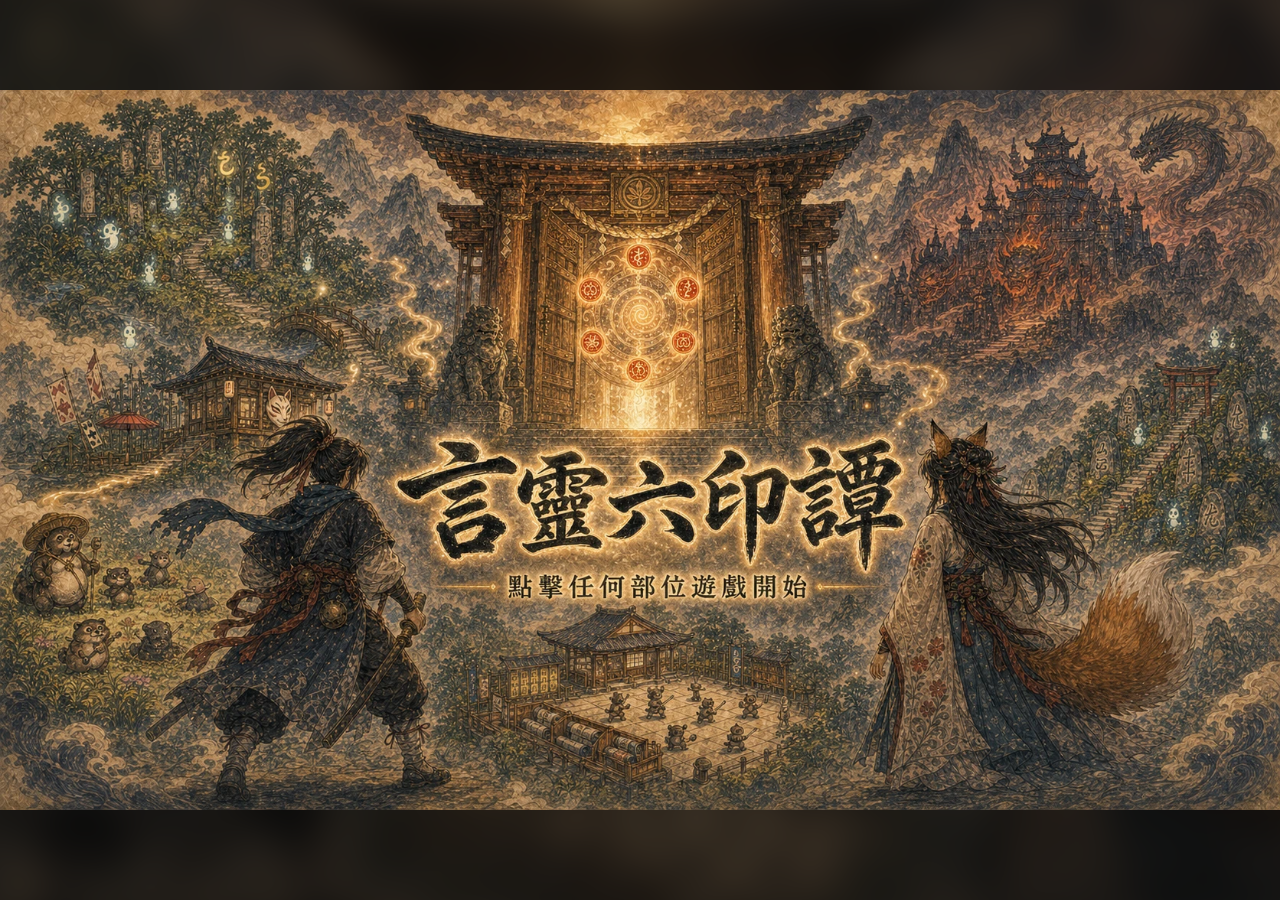
==== commit 91bdf92b: "perf: serve large story images as WebP" ====
--- a/大冒險地圖/index.html
+++ b/大冒險地圖/index.html
@@ -5,8 +5,9 @@
   <meta name="viewport" content="width=device-width, initial-scale=1, viewport-fit=cover">
   <meta name="theme-color" content="#2c2b22">
   <title>言靈六印譚｜日語假名大冒險</title>
-  <link rel="preload" as="image" href="../示範作品/大冒險地圖/cover.png">
-  <link rel="preload" as="image" href="assets/images/begin-01.png">
+  <link rel="preload" as="image" href="../示範作品/大冒險地圖/cover.webp">
+  <link rel="preload" as="image" href="assets/images/begin-01.webp">
+  <link rel="preload" as="image" href="assets/images/gate-sanctum-portrait.webp">
   <style>
     :root {
       --ink: #35291f;
@@ -17,7 +18,8 @@
       --gold: #d8ac4e;
       --moss: #3f634c;
       --shadow: rgba(31, 22, 15, .38);
-      --map-bg: url("../示範作品/大冒險地圖/map-bg.png");
+      --map-bg: url("../示範作品/大冒險地圖/map-bg.webp");
+      --gate-sanctum: url("assets/images/gate-sanctum-portrait.webp");
       --seal-sheet: url("assets/images/kotodama-seals.png");
     }
 
@@ -26,6 +28,7 @@
     body {
       margin: 0;
       min-height: 100vh;
+      overflow-x: hidden;
       color: var(--ink);
       font-family: "Yu Mincho", "Noto Serif TC", "Microsoft JhengHei", serif;
       background:
@@ -71,7 +74,7 @@
       content: "";
       position: absolute;
       inset: -28px;
-      background: url("../示範作品/大冒險地圖/cover.png") center / cover no-repeat;
+      background: url("../示範作品/大冒險地圖/cover.webp") center / cover no-repeat;
       filter: blur(18px) brightness(.34) saturate(.72);
       transform: scale(1.08);
       pointer-events: none;
@@ -131,7 +134,7 @@
     }
     .brand h1 { margin: 0; font-size: clamp(1.45rem, 3vw, 2.35rem); letter-spacing: .1em; }
     .brand p { margin: 3px 0 0; color: #ead9aa; font-size: clamp(.76rem, 1.35vw, .95rem); }
-    .info-panel { display: flex; flex-wrap: wrap; justify-content: flex-end; align-items: center; gap: 8px; }
+    .info-panel { position: relative; display: flex; flex-wrap: wrap; justify-content: flex-end; align-items: center; gap: 8px; }
     .seal-count {
       min-height: 44px;
       display: inline-flex; align-items: center;
@@ -158,6 +161,112 @@
     .hud-button:hover { transform: translateY(-2px); filter: brightness(1.14); }
     .hud-button:active { transform: translateY(1px); }
     .hud-button[aria-pressed="true"].teacher { background: #3f6b56; border-color: #8dc297; }
+    .spirit-stone-button {
+      min-height: 44px;
+      display: inline-flex;
+      align-items: center;
+      gap: 7px;
+      padding: 6px 12px 6px 7px;
+      border: 1px solid #e3bd67;
+      border-radius: 999px;
+      color: #fff4cf;
+      background: linear-gradient(145deg, rgba(77, 91, 74, .96), rgba(46, 65, 52, .96));
+      box-shadow: 0 3px 0 rgba(30, 22, 16, .7), 0 0 14px rgba(222, 183, 90, .16);
+      cursor: pointer;
+      font-weight: 900;
+      transition: transform .16s, filter .16s;
+    }
+    .spirit-stone-button img { width: 31px; height: 31px; object-fit: contain; filter: drop-shadow(0 2px 4px rgba(255, 221, 129, .42)); }
+    .spirit-stone-button:hover { transform: translateY(-2px); filter: brightness(1.14); }
+    .spirit-stone-button strong { color: #ffe18c; }
+    .icon-action {
+      position: relative;
+      width: 48px;
+      height: 48px;
+      min-width: 48px;
+      min-height: 48px;
+      flex: 0 0 48px;
+      display: inline-grid;
+      place-items: center;
+      padding: 0;
+      border-radius: 50%;
+      isolation: isolate;
+    }
+    .icon-action .action-icon {
+      display: grid;
+      place-items: center;
+      width: 100%;
+      height: 100%;
+      font-size: 1.35rem;
+      line-height: 1;
+      filter: drop-shadow(0 2px 2px rgba(25, 17, 11, .45));
+    }
+    .icon-action.spirit-stone-button { padding: 5px; }
+    .icon-action.spirit-stone-button img { width: 36px; height: 36px; }
+    .stone-badge {
+      position: absolute;
+      z-index: 2;
+      right: -5px;
+      bottom: -5px;
+      min-width: 22px;
+      height: 22px;
+      display: grid;
+      place-items: center;
+      padding: 0 4px;
+      border: 1px solid #f3d47e;
+      border-radius: 999px;
+      color: #fff4c4;
+      background: #6f3529;
+      box-shadow: 0 2px 5px rgba(22, 14, 9, .55);
+      font-size: .68rem;
+      font-weight: 900;
+      line-height: 1;
+    }
+    .icon-action::before,
+    .icon-action::after {
+      position: absolute;
+      z-index: 120;
+      left: 50%;
+      pointer-events: none;
+      opacity: 0;
+      transition: opacity .16s ease, transform .16s ease;
+    }
+    .icon-action::before {
+      content: "";
+      top: calc(100% + 5px);
+      border: 6px solid transparent;
+      border-bottom-color: rgba(48, 38, 27, .98);
+      transform: translate(-50%, -5px);
+    }
+    .icon-action::after {
+      content: attr(data-tooltip);
+      top: calc(100% + 16px);
+      width: max-content;
+      max-width: min(250px, calc(100vw - 24px));
+      padding: 8px 11px;
+      border: 1px solid #d5ad64;
+      border-radius: 8px;
+      color: #fff1c9;
+      background: rgba(48, 38, 27, .98);
+      box-shadow: 0 7px 18px rgba(21, 14, 9, .4);
+      font-size: .78rem;
+      font-weight: 800;
+      line-height: 1.3;
+      white-space: nowrap;
+      transform: translate(-50%, -5px);
+    }
+    .icon-action:hover::before,
+    .icon-action:hover::after,
+    .icon-action:focus-visible::before,
+    .icon-action:focus-visible::after { opacity: 1; transform: translate(-50%, 0); }
+    #clearProgress::before { left: auto; right: 12px; transform: translateY(-5px); }
+    #clearProgress::after { left: auto; right: -3px; transform: translateY(-5px); }
+    #clearProgress:hover::before,
+    #clearProgress:hover::after,
+    #clearProgress:focus-visible::before,
+    #clearProgress:focus-visible::after { transform: translateY(0); }
+    .icon-action:focus-visible { outline: 3px solid #ffe29a; outline-offset: 3px; }
+    .icon-action[aria-pressed="true"].teacher .action-icon { filter: drop-shadow(0 0 6px rgba(168, 231, 178, .85)); }
 
     .map-area { min-height: 0; display: grid; place-items: center; }
     .map-frame {
@@ -468,6 +577,27 @@
     }
     .action-button.primary { color: #fff5d8; border-color: #70271f; background: linear-gradient(#b94735, #842b22); }
     .action-button:hover { filter: brightness(1.07); transform: translateY(-1px); }
+    .teacher-auth-card { width: min(480px, 100%); }
+    .teacher-password-label {
+      display: block;
+      margin: 18px auto 7px;
+      color: #4c392d;
+      text-align: left;
+      font-weight: 900;
+    }
+    .teacher-password-input {
+      width: 100%;
+      min-height: 48px;
+      padding: 10px 13px;
+      border: 2px solid #806041;
+      border-radius: 9px 13px 9px 12px;
+      background: rgba(255, 251, 232, .96);
+      color: #35291f;
+      box-shadow: inset 0 2px 5px rgba(82, 52, 31, .14);
+      font: 800 1rem/1.4 "Microsoft JhengHei", sans-serif;
+    }
+    .teacher-password-input:focus { outline: 4px solid rgba(185, 113, 46, .28); border-color: #a33e2f; }
+    .teacher-password-error { min-height: 1.5em; margin: 7px 0 0; color: #a02d25; font-weight: 900; }
 
     .gate-card { width: min(1080px, 100%); }
     .gate-layout { display: grid; grid-template-columns: minmax(0, 1.35fr) minmax(230px, .65fr); gap: 20px; align-items: stretch; }
@@ -533,15 +663,41 @@
       position: relative;
       min-height: 100%;
       overflow: hidden;
+      isolation: isolate;
       border: 3px solid #76502d;
       border-radius: 48% 48% 14px 14px;
-      background: linear-gradient(rgba(28, 24, 20, .08), rgba(24, 20, 18, .46)), var(--map-bg) 50% 49% / 300% no-repeat;
+      background: #211a16;
       box-shadow: inset 0 0 30px rgba(20, 16, 13, .65);
+    }
+    .ritual-gate::after {
+      content: "";
+      position: absolute;
+      z-index: 0;
+      inset: -7%;
+      background: linear-gradient(rgba(23, 18, 15, .24), rgba(23, 18, 15, .64)), var(--gate-sanctum) center / cover no-repeat;
+      filter: blur(12px) saturate(.78);
+      transform: scale(1.08);
+    }
+    .ritual-gate-image {
+      position: absolute;
+      z-index: 1;
+      inset: 0;
+      width: 100%;
+      height: 100%;
+      display: block;
+      object-fit: cover;
+      object-position: 50% 48%;
+      filter: brightness(.92) saturate(.92);
+      transform: scale(1.035);
+      transition: filter 1.2s ease, transform 1.4s ease;
+      pointer-events: none;
+      user-select: none;
     }
     .ritual-gate::before {
       content: "";
       position: absolute;
-      inset: 12% 18% 9%;
+      z-index: 2;
+      inset: 2.5% 3.5% 2.8%;
       border: 4px double rgba(244, 196, 74, .25);
       border-radius: 50% 50% 10px 10px;
       transition: border-color .6s, box-shadow .6s;
@@ -549,8 +705,134 @@
     .gate-card.pattern-on .ritual-gate::before { border-color: #ffd66b; box-shadow: inset 0 0 60px rgba(255, 162, 55, .7), 0 0 34px rgba(255, 211, 92, .72); }
     .gate-card.gate-shake .ritual-gate { animation: gateShake .7s ease-in-out; }
     @keyframes gateShake { 20%, 60% { transform: translateX(-8px); } 40%, 80% { transform: translateX(8px); } }
-    .gate-light { position: absolute; inset: 0; opacity: 0; background: radial-gradient(circle, rgba(255, 239, 158, .92), rgba(255, 159, 45, .24) 35%, transparent 69%); transform: scale(.25); transition: opacity 1s, transform 1.4s; }
+    .gate-light { position: absolute; z-index: 3; inset: 0; opacity: 0; background: radial-gradient(circle, rgba(255, 239, 158, .92), rgba(255, 159, 45, .24) 35%, transparent 69%); transform: scale(.25); transition: opacity 1s, transform 1.4s; }
     .gate-card.gate-open .gate-light { opacity: 1; transform: scale(2.2); }
+    .gate-card.gate-open .ritual-gate-image { filter: brightness(1.35) saturate(1.08); transform: scale(1.09); }
+
+    .yoon-trial-backdrop {
+      z-index: 1400;
+      background: radial-gradient(circle, rgba(76, 51, 27, .42), rgba(15, 12, 10, .92));
+    }
+    .yoon-trial-card {
+      position: relative;
+      width: min(930px, 100%);
+      min-height: 600px;
+      max-height: calc(100dvh - 28px);
+      overflow: auto;
+      padding: 178px clamp(72px, 8vw, 96px) 78px;
+      color: #33251c;
+      background: #f3dfae url("assets/images/yoon-trial-scroll.png") center / 100% 100% no-repeat;
+      filter: drop-shadow(0 26px 34px rgba(10, 7, 5, .52));
+      text-align: center;
+    }
+    .yoon-trial-close {
+      position: absolute;
+      z-index: 8;
+      top: 20px;
+      right: 25px;
+      width: 46px;
+      height: 46px;
+      display: grid;
+      place-items: center;
+      border: 2px solid #c79a4a;
+      border-radius: 50%;
+      color: #fff0c6;
+      background: rgba(54, 35, 24, .92);
+      cursor: pointer;
+    }
+    .yoon-trial-seal {
+      position: absolute;
+      z-index: 4;
+      top: 38px;
+      left: 50%;
+      width: 96px;
+      height: 96px;
+      border: 3px solid #d5aa52;
+      border-radius: 50%;
+      background-color: #f7e7ba;
+      background-image: var(--seal-sheet);
+      background-repeat: no-repeat;
+      background-size: 300% 200%;
+      box-shadow: 0 5px 18px rgba(54, 29, 18, .38), 0 0 18px rgba(235, 184, 73, .28);
+      transform: translateX(-50%);
+    }
+    .yoon-trial-heading h2 {
+      margin: 0;
+      color: #6d2e24;
+      font-size: clamp(1.45rem, 3vw, 2.15rem);
+      letter-spacing: .1em;
+    }
+    .yoon-trial-heading p { margin: 6px auto 10px; font-weight: 800; line-height: 1.45; }
+    .yoon-trial-progress { color: #8a3a2c; font-weight: 900; letter-spacing: .12em; }
+    .yoon-question {
+      margin: 7px auto 13px;
+      color: #2e241d;
+      font-size: clamp(2.1rem, 6vw, 4rem);
+      font-weight: 900;
+      line-height: 1.1;
+      letter-spacing: .08em;
+      text-shadow: 0 2px 0 rgba(255, 250, 223, .8);
+    }
+    .yoon-answer-list { display: grid; grid-template-columns: repeat(3, minmax(0, 1fr)); gap: 12px; }
+    .yoon-answer {
+      position: relative;
+      min-width: 0;
+      min-height: 76px;
+      padding: 14px 24px;
+      overflow: hidden;
+      border: 0;
+      color: #35261c;
+      background: transparent url("assets/images/yoon-answer-plaque.png") center / 100% 100% no-repeat;
+      font: 900 clamp(1.25rem, 3.2vw, 2rem)/1 "Yu Mincho", "Microsoft JhengHei", serif;
+      cursor: pointer;
+      filter: drop-shadow(0 5px 5px rgba(55, 34, 22, .22));
+      transition: transform .18s ease, filter .18s ease;
+    }
+    .yoon-answer:hover:not(:disabled), .yoon-answer:focus-visible { transform: translateY(-3px); filter: brightness(1.08) drop-shadow(0 7px 6px rgba(55, 34, 22, .28)); }
+    .yoon-answer:disabled { cursor: default; }
+    .yoon-answer::after {
+      content: "";
+      position: absolute;
+      inset: 5px;
+      opacity: 0;
+      background-position: center;
+      background-size: contain;
+      background-repeat: no-repeat;
+      pointer-events: none;
+      animation: markIn .38s ease both;
+    }
+    .yoon-answer.is-correct::after { opacity: .74; background-image: url("assets/images/yoon-correct-mark.png"); }
+    .yoon-answer.is-wrong::after { opacity: .8; background-image: url("assets/images/yoon-wrong-mark.png"); }
+    .yoon-answer.is-wrong { animation: pieceShake .45s ease; }
+    @keyframes markIn { from { transform: scale(1.35) rotate(-8deg); opacity: 0; } }
+    .yoon-trial-feedback {
+      min-height: 1.6em;
+      margin: 10px 0 0;
+      color: #6d2e24;
+      font-weight: 900;
+      line-height: 1.45;
+    }
+    .yoon-trial-feedback.is-success { color: #356045; }
+    .yoon-trial-feedback.is-failure { color: #982f27; }
+    .yoon-trial-lamps {
+      position: absolute;
+      z-index: 4;
+      left: 50%;
+      bottom: 18px;
+      display: flex;
+      gap: clamp(24px, 7vw, 82px);
+      transform: translateX(-50%);
+    }
+    .yoon-trial-lamp {
+      width: 66px;
+      height: 66px;
+      object-fit: contain;
+      filter: drop-shadow(0 4px 4px rgba(47, 30, 20, .28));
+      transition: transform .35s ease, filter .35s ease;
+    }
+    .yoon-trial-lamp.is-lit { transform: translateY(-3px) scale(1.08); filter: drop-shadow(0 0 12px rgba(247, 195, 80, .8)); }
+    .yoon-trial-card.is-complete { animation: trialComplete .8s ease both; }
+    @keyframes trialComplete { 55% { filter: drop-shadow(0 0 34px rgba(255, 211, 102, .8)) brightness(1.12); } }
 
     .victory-screen {
       min-height: 100vh;
@@ -592,18 +874,27 @@
       .brand p { display: none; }
       .info-panel { max-width: 58%; }
       .hud-button { padding-inline: 9px; font-size: .8rem; }
+      .icon-action { padding: 0; }
       .map-frame { width: min(calc(100vw - 20px), calc((100dvh - 132px) * 1.777777)); max-height: calc(100dvh - 132px); }
       .gate-layout { grid-template-columns: 1fr; }
       .ritual-gate { min-height: 225px; order: -1; }
+      .ritual-gate-image { object-fit: contain; object-position: center; transform: none; }
+      .ritual-gate::before { display: none; }
+      .gate-card.gate-open .ritual-gate-image { transform: scale(1.04); }
     }
     @media (max-width: 650px) {
       .adventure-shell { gap: 7px; padding: 7px; }
       .top-hud { display: grid; grid-template-columns: 1fr; gap: 8px; padding: 9px; }
       .brand-seal { flex-basis: 42px; width: 42px; height: 42px; font-size: .74rem; }
       .brand h1 { font-size: 1.35rem; }
-      .info-panel { max-width: none; justify-content: stretch; display: grid; grid-template-columns: repeat(2, minmax(0, 1fr)); }
-      .seal-count { justify-content: center; }
+      .info-panel { max-width: none; justify-content: flex-start; display: flex; flex-wrap: nowrap; gap: 6px; }
+      .seal-count { min-width: 88px; justify-content: center; padding-inline: 8px; font-size: .72rem; }
       .hud-button { min-height: 42px; padding: 6px 7px; font-size: .74rem; }
+      .icon-action { width: 42px; height: 42px; min-width: 42px; min-height: 42px; flex-basis: 42px; padding: 0; }
+      .icon-action.spirit-stone-button { padding: 4px; }
+      .icon-action.spirit-stone-button img { width: 32px; height: 32px; }
+      .icon-action .action-icon { font-size: 1.16rem; }
+      .icon-action::after { font-size: .72rem; }
       .map-frame { width: calc(100vw - 14px); max-height: none; }
       .map-caption { font-size: .72rem; }
       .map-hotspot[aria-disabled="true"]::after { min-width: 24px; min-height: 24px; }
@@ -623,6 +914,26 @@
       .intro-topbar { top: 7px; width: calc(100% - 14px); }
       .intro-counter, .intro-skip { min-height: 40px; padding: 6px 9px; font-size: .72rem; }
       .intro-skip { min-height: 44px; }
+      .yoon-trial-backdrop { padding-inline: 7px; }
+      .yoon-trial-card {
+        min-height: 650px;
+        padding: 112px 14px 24px;
+        border: 3px solid #6f492d;
+        border-radius: 22px 12px 22px 12px;
+        background-color: #f3dfae;
+        background-size: 100% auto;
+        background-position: center top;
+        box-shadow: inset 0 0 0 5px rgba(235, 192, 107, .2);
+      }
+      .yoon-trial-close { top: 10px; right: 10px; }
+      .yoon-trial-seal { top: 18px; width: 72px; height: 72px; }
+      .yoon-trial-heading h2 { font-size: 1.28rem; }
+      .yoon-trial-heading p { font-size: .82rem; }
+      .yoon-question { margin: 34px auto 14px; font-size: clamp(2rem, 12vw, 3.2rem); }
+      .yoon-answer-list { grid-template-columns: 1fr; gap: 9px; }
+      .yoon-answer { min-height: 68px; font-size: 1.35rem; }
+      .yoon-trial-lamps { position: static; justify-content: center; margin: 12px auto 0; transform: none; }
+      .yoon-trial-lamp { width: 58px; height: 58px; }
     }
     @media (max-height: 560px) and (orientation: landscape) {
       .top-hud { padding-block: 6px; }
@@ -630,8 +941,11 @@
       .brand h1 { font-size: 1.2rem; }
       .brand p { display: none; }
       .seal-count, .hud-button { min-height: 38px; padding-block: 5px; font-size: .75rem; }
+      .icon-action { width: 40px; height: 40px; min-width: 40px; min-height: 40px; flex-basis: 40px; padding: 0; }
       .map-frame { width: min(calc(100vw - 14px), calc((100dvh - 88px) * 1.777777)); max-height: calc(100dvh - 88px); }
       .map-caption { display: none; }
+      .gate-layout { grid-template-columns: minmax(0, 1.35fr) minmax(210px, .65fr); align-items: stretch; }
+      .ritual-gate { min-height: 100%; order: 0; }
       .intro-player { width: min(1180px, 100%); grid-template-columns: minmax(0, 1.55fr) minmax(270px, .72fr); align-items: stretch; gap: 8px; }
       .intro-frame { width: 100%; max-height: calc(100dvh - 20px); }
       .intro-storybar { width: 100%; min-height: 0; grid-template-columns: 1fr; align-content: center; gap: 8px; padding: 10px; }
@@ -643,6 +957,26 @@
       .intro-topbar { width: calc(64% - 20px); left: 0; transform: none; top: 7px; }
       .intro-counter, .intro-skip { min-height: 38px; padding: 5px 8px; font-size: .68rem; }
       .intro-skip { min-height: 44px; }
+      .yoon-trial-card {
+        width: min(760px, 100%);
+        height: calc(100dvh - 14px);
+        min-height: 0;
+        max-height: none;
+        overflow: hidden;
+        padding: 104px 42px 10px;
+        background-size: 100% 100%;
+      }
+      .yoon-trial-close { top: 8px; right: 8px; width: 42px; height: 42px; }
+      .yoon-trial-seal { top: 7px; width: 82px; height: 82px; }
+      .yoon-trial-heading h2 { font-size: 1.2rem; }
+      .yoon-trial-heading p { margin: 1px auto 3px; font-size: .7rem; }
+      .yoon-trial-progress { font-size: .74rem; }
+      .yoon-question { margin: 2px auto 5px; font-size: clamp(2rem, 7vw, 2.55rem); }
+      .yoon-answer-list { grid-template-columns: repeat(3, minmax(0, 1fr)); gap: 8px; }
+      .yoon-answer { min-height: 52px; padding: 8px 16px; font-size: 1.25rem; }
+      .yoon-trial-feedback { min-height: 1.3em; margin-top: 3px; font-size: .76rem; }
+      .yoon-trial-lamps { top: 12px; bottom: auto; left: 18px; gap: 3px; margin: 0; transform: none; }
+      .yoon-trial-lamp { width: 40px; height: 40px; }
     }
     @media (prefers-reduced-motion: reduce) {
       *, *::before, *::after { animation-duration: .01ms !important; animation-iteration-count: 1 !important; transition-duration: .01ms !important; }
@@ -651,7 +985,7 @@
 </head>
 <body>
   <button id="coverScreen" class="cover-screen" type="button" aria-label="言靈六印譚，點擊任何部位遊戲開始">
-    <img src="../示範作品/大冒險地圖/cover.png" alt="言靈六印譚。言靈符劍士與狐狸女俠面向六印守護的言靈之門，點擊任何部位遊戲開始。">
+    <img src="../示範作品/大冒險地圖/cover.webp" alt="言靈六印譚。言靈符劍士與狐狸女俠面向六印守護的言靈之門，點擊任何部位遊戲開始。">
   </button>
 
   <section id="introOverlay" class="intro-overlay" role="dialog" aria-modal="true" aria-labelledby="introTitle" aria-describedby="introNarration" hidden>
@@ -661,7 +995,7 @@
         <button id="introSkip" class="intro-skip" type="button">略過序章</button>
       </div>
       <figure id="introFrame" class="intro-frame">
-        <img id="introImage" class="intro-image" src="assets/images/begin-01.png" alt="言靈之門將光芒送往六個修練之地，文字精靈在和平的世界中飛舞">
+        <img id="introImage" class="intro-image" src="assets/images/begin-01.webp" alt="言靈之門將光芒送往六個修練之地，文字精靈在和平的世界中飛舞">
       </figure>
       <div class="intro-storybar">
         <div class="intro-copy">
@@ -690,7 +1024,7 @@
         <button id="endingSkip" class="intro-skip" type="button">略過尾聲</button>
       </div>
       <figure id="endingFrame" class="intro-frame">
-        <img id="endingImage" class="intro-image" src="assets/images/ending-01.png" alt="六枚言靈之印照亮中央大門，言靈符劍士與狐狸女俠注視緩緩開啟的門扉">
+        <img id="endingImage" class="intro-image" src="assets/images/ending-01.webp" alt="六枚言靈之印照亮中央大門，言靈符劍士與狐狸女俠注視緩緩開啟的門扉">
       </figure>
       <div class="intro-storybar">
         <div class="intro-copy">
@@ -723,17 +1057,21 @@
       </div>
       <div class="info-panel" aria-label="冒險資訊與設定">
         <strong id="progressLine" class="seal-count" aria-live="polite">持有 0 / 6</strong>
-        <button id="introReplay" class="hud-button" type="button">📜 重看序章</button>
-        <button id="endingPreview" class="hud-button" type="button" hidden>📖 預覽尾聲</button>
-        <button id="soundToggle" class="hud-button" type="button" aria-pressed="true">🔊 音效</button>
-        <button id="teacherToggle" class="hud-button teacher" type="button" aria-pressed="false">教師模式：關</button>
-        <button id="clearProgress" class="hud-button" type="button">🔄 清除進度</button>
+        <button id="gachaEntry" class="spirit-stone-button icon-action" type="button" aria-label="進入言靈召喚，目前持有 0 顆靈石" data-tooltip="言靈召喚｜靈石 ×0">
+          <img src="../遊戲7_轉蛋機/assets/images/spirit-stone.png" alt="">
+          <strong id="mapStoneCount" class="stone-badge" aria-hidden="true">0</strong>
+        </button>
+        <button id="introReplay" class="hud-button icon-action" type="button" aria-label="重看序章" data-tooltip="重看序章"><span class="action-icon" aria-hidden="true">📜</span></button>
+        <button id="endingPreview" class="hud-button icon-action" type="button" aria-label="預覽尾聲" data-tooltip="預覽尾聲" hidden><span class="action-icon" aria-hidden="true">📖</span></button>
+        <button id="soundToggle" class="hud-button icon-action" type="button" aria-label="音效：開啟" data-tooltip="音效：開啟" aria-pressed="true"><span class="action-icon" aria-hidden="true">🔊</span></button>
+        <button id="teacherToggle" class="hud-button teacher icon-action" type="button" aria-label="教師模式：關閉" data-tooltip="教師模式：關閉" aria-pressed="false"><span class="action-icon" aria-hidden="true">🧑‍🏫</span></button>
+        <button id="clearProgress" class="hud-button icon-action" type="button" aria-label="清除進度" data-tooltip="清除進度"><span class="action-icon" aria-hidden="true">🔄</span></button>
       </div>
     </header>
 
     <section class="map-area" aria-label="言靈大冒險地圖">
       <div id="mapFrame" class="map-frame">
-        <img class="map-image" src="../示範作品/大冒險地圖/map-bg.png" alt="手繪和風言靈大冒險地圖，中央為言靈之門，六個試煉地標環繞四周">
+        <img class="map-image" src="../示範作品/大冒險地圖/map-bg.webp" alt="手繪和風言靈大冒險地圖，中央為言靈之門，六個試煉地標環繞四周">
 
         <button class="map-hotspot hotspot-1" type="button" data-stage="0"><span class="sr-only">第壹關 言靈之森：假名配對／消除</span></button>
         <button class="map-hotspot hotspot-2" type="button" data-stage="1"><span class="sr-only">第貳關 妖牌茶屋：抽鬼牌</span></button>
@@ -758,7 +1096,7 @@
     <div id="gateCard" class="modal-card gate-card">
       <button class="modal-close" type="button" data-close-modal="gateModal" aria-label="關閉言靈之門">×</button>
       <h2 id="gateTitle">六印歸位</h2>
-      <p>將取得的言靈之印放入正確位置。可用滑鼠或手指拖曳，也可先點選印章再點凹槽。</p>
+      <p>將取得的言靈之印放入正確位置，再通過三道拗音試煉。可用滑鼠或手指拖曳，也可先點選印章再點凹槽。</p>
       <div class="gate-layout">
         <div>
           <div id="sealSlots" class="seal-slots" aria-label="六個言靈之印凹槽"></div>
@@ -768,9 +1106,35 @@
             <div id="backpackItems" class="backpack-items"></div>
           </section>
         </div>
-        <div class="ritual-gate" aria-label="等待六印解封的言靈之門"><span class="gate-light" aria-hidden="true"></span></div>
+        <div class="ritual-gate" aria-label="等待六印解封的言靈封印壇">
+          <img class="ritual-gate-image" src="assets/images/gate-sanctum-portrait.webp" alt="" aria-hidden="true">
+          <span class="gate-light" aria-hidden="true"></span>
+        </div>
       </div>
-      <div class="modal-actions"><button class="action-button" type="button" data-close-modal="gateModal">稍後再來</button></div>
+      <div class="modal-actions">
+        <button id="replayRitual" class="action-button primary" type="button" hidden>再次觀看開門儀式</button>
+        <button class="action-button" type="button" data-close-modal="gateModal">稍後再來</button>
+      </div>
+    </div>
+  </section>
+
+  <section id="yoonTrialModal" class="modal-backdrop yoon-trial-backdrop" role="dialog" aria-modal="true" aria-labelledby="yoonTrialTitle" hidden>
+    <div id="yoonTrialCard" class="yoon-trial-card" tabindex="-1">
+      <button id="yoonTrialClose" class="yoon-trial-close" type="button" aria-label="中止三響試煉">×</button>
+      <div id="yoonTrialSeal" class="yoon-trial-seal seal-0" aria-hidden="true"></div>
+      <div class="yoon-trial-heading">
+        <h2 id="yoonTrialTitle">言靈問答・三響試煉</h2>
+        <p>連續答對三道拗音，讓言靈之印承認你的修行。</p>
+      </div>
+      <div id="yoonTrialProgress" class="yoon-trial-progress">第壹響／三響</div>
+      <div id="yoonQuestion" class="yoon-question" aria-live="polite">み ＋ ゃ ＝ ？</div>
+      <div id="yoonAnswers" class="yoon-answer-list" aria-label="拗音答案選項"></div>
+      <p id="yoonTrialFeedback" class="yoon-trial-feedback" role="status" aria-live="assertive"></p>
+      <div id="yoonTrialLamps" class="yoon-trial-lamps" aria-label="三響試煉進度">
+        <img class="yoon-trial-lamp" src="assets/images/yoon-lamp-off.png" alt="第壹響尚未點亮">
+        <img class="yoon-trial-lamp" src="assets/images/yoon-lamp-off.png" alt="第貳響尚未點亮">
+        <img class="yoon-trial-lamp" src="assets/images/yoon-lamp-off.png" alt="第參響尚未點亮">
+      </div>
     </div>
   </section>
 
@@ -783,6 +1147,20 @@
         <button id="acceptConfirm" class="action-button primary" type="button">確定清除</button>
       </div>
     </div>
+  </section>
+
+  <section id="teacherAuthModal" class="modal-backdrop" role="dialog" aria-modal="true" aria-labelledby="teacherAuthTitle" hidden>
+    <form id="teacherAuthForm" class="modal-card teacher-auth-card">
+      <h2 id="teacherAuthTitle">教師模式驗證</h2>
+      <p>請輸入教師密碼，驗證成功後即可自由進入六個關卡。</p>
+      <label class="teacher-password-label" for="teacherPassword">教師密碼</label>
+      <input id="teacherPassword" class="teacher-password-input" type="password" autocomplete="current-password" maxlength="64" aria-describedby="teacherPasswordError" required>
+      <p id="teacherPasswordError" class="teacher-password-error" role="alert" aria-live="assertive"></p>
+      <div class="modal-actions">
+        <button id="cancelTeacherAuth" class="action-button" type="button">取消</button>
+        <button id="submitTeacherAuth" class="action-button primary" type="submit">驗證並開啟</button>
+      </div>
+    </form>
   </section>
 
   <section id="victoryScreen" class="victory-screen" aria-labelledby="victoryTitle" hidden>
@@ -802,6 +1180,7 @@
 
   <div id="toastRegion" class="toast-region" aria-live="polite" aria-atomic="true"></div>
 
+  <script src="../assets/js/kotodama-system.js"></script>
   <script>
     (() => {
       "use strict";
@@ -815,31 +1194,31 @@
       ];
       const INTRO_SCENES = [
         {
-          src: "assets/images/begin-01.png",
+          src: "assets/images/begin-01.webp",
           title: "第一幕・聲音之光",
           narration: "在文字世界，每一道聲音，都有自己的光。",
           alt: "言靈之門將金色言脈送往六個修練之地，文字精靈在和平的世界中飛舞"
         },
         {
-          src: "assets/images/begin-02.png",
+          src: "assets/images/begin-02.webp",
           title: "第二幕・六印散落",
           narration: "直到無面魔將斬斷言脈，六枚言靈之印散入各地。",
           alt: "無面魔將從魔王城揮刀斬斷言脈，封閉中央大門，六枚朱紅印章飛向各地"
         },
         {
-          src: "assets/images/begin-03.png",
+          src: "assets/images/begin-03.webp",
           title: "第三幕・受命",
           narration: "狐狸女俠：「想讓文字再度發聲，就去尋回六印。」\n言靈符劍士：「我會把失落的音，一個個帶回來。」",
           alt: "狐狸女俠師傅在黎明前的神社把具有六個空印位的卷軸交給言靈符劍士"
         },
         {
-          src: "assets/images/begin-04.png",
+          src: "assets/images/begin-04.webp",
           title: "第四幕・六大試煉",
           narration: "配對、識音、迅捷、辨識、秩序、勇氣——六場試煉，正等待回應。",
           alt: "師徒俯視發光的卷軸地圖，六個試煉之地與六個空白印位沿路展開"
         },
         {
-          src: "assets/images/begin-05.png",
+          src: "assets/images/begin-05.webp",
           title: "第五幕・啟程",
           narration: "狐狸女俠：「去吧。先從言靈之森開始。」\n旁白：「言靈大冒險，就此啟程。」",
           alt: "晨光中言靈符劍士走過木橋前往言靈之森，狐狸女俠在鳥居下揮手送行"
@@ -847,41 +1226,79 @@
       ];
       const ENDING_SCENES = [
         {
-          src: "assets/images/ending-01.png",
+          src: "assets/images/ending-01.webp",
           title: "第一幕・門開",
           narration: "六印歸位，沉睡的言靈之門終於開啟。",
           alt: "六枚言靈之印照亮中央大門，言靈符劍士與狐狸女俠注視緩緩開啟的門扉"
         },
         {
-          src: "assets/images/ending-02.png",
+          src: "assets/images/ending-02.webp",
           title: "第二幕・未落筆的白",
           narration: "言靈符劍士：「……門後，怎麼沒有聲音？」\n旁白：「光的盡頭，只有一片未曾落筆的白。」",
           alt: "師徒走進寂靜的和紙世界，眼前只有一卷漂浮的巨大空白古卷"
         },
         {
-          src: "assets/images/ending-03.png",
+          src: "assets/images/ending-03.webp",
           title: "第三幕・一路的回聲",
           narration: "狐狸女俠：「它等的不是第七枚印，而是你一路守住的回聲。」\n言靈符劍士：「原來，答案一直跟著我。」",
           alt: "六枚印章與六場試煉的水彩回憶環繞師徒，空白古卷浮現第一道金色言脈"
         },
         {
-          src: "assets/images/ending-04.png",
+          src: "assets/images/ending-04.webp",
           title: "第四幕・言脈歸流",
           narration: "言靈符劍士：「被記住的聲音，不會消失。」\n旁白：「六印化作言脈，重新流向每一處修練之地。」",
           alt: "符劍士展開六印卷軸，金色言脈重新連結六個修練之地，文字精靈再次甦醒"
         },
         {
-          src: "assets/images/ending-05.png",
+          src: "assets/images/ending-05.webp",
           title: "第五幕・聲音回家",
           narration: "狐狸女俠：「你真的把它們帶回來了。」\n言靈符劍士：「是它們，照亮了回來的路。」\n旁白：「從此，每一道聲音，再次有了自己的光。」",
           alt: "恢復和平的晨光中，言靈符劍士帶著六印卷軸走過木橋回到狐狸女俠身邊"
         }
       ];
       const TEACHER_KEY = "adventure_teacher_mode";
+      const TEACHER_PASSWORD_HASH = "403d6982f71e3b048366da855743dbfc09ad6f26c6227a216e88a153fbed706e";
       const SOUND_KEY = "adventure_sound_enabled";
       const OPENING_SESSION_KEY = "adventure_opening_seen";
+      const INTRO_SEEN_KEY = "adventure_intro_seen";
+      const GATE_SEALS_KEY = "adventure_gate_seals_v1";
+      const YOON_QUESTIONS = Object.freeze([
+        { id: "kya", base: "き", small: "ゃ", kana: "きゃ", romaji: "kya" },
+        { id: "kyu", base: "き", small: "ゅ", kana: "きゅ", romaji: "kyu" },
+        { id: "kyo", base: "き", small: "ょ", kana: "きょ", romaji: "kyo" },
+        { id: "gya", base: "ぎ", small: "ゃ", kana: "ぎゃ", romaji: "gya" },
+        { id: "gyu", base: "ぎ", small: "ゅ", kana: "ぎゅ", romaji: "gyu" },
+        { id: "gyo", base: "ぎ", small: "ょ", kana: "ぎょ", romaji: "gyo" },
+        { id: "sha", base: "し", small: "ゃ", kana: "しゃ", romaji: "sha" },
+        { id: "shu", base: "し", small: "ゅ", kana: "しゅ", romaji: "shu" },
+        { id: "sho", base: "し", small: "ょ", kana: "しょ", romaji: "sho" },
+        { id: "ja", base: "じ", small: "ゃ", kana: "じゃ", romaji: "ja" },
+        { id: "ju", base: "じ", small: "ゅ", kana: "じゅ", romaji: "ju" },
+        { id: "jo", base: "じ", small: "ょ", kana: "じょ", romaji: "jo" },
+        { id: "cha", base: "ち", small: "ゃ", kana: "ちゃ", romaji: "cha" },
+        { id: "chu", base: "ち", small: "ゅ", kana: "ちゅ", romaji: "chu" },
+        { id: "cho", base: "ち", small: "ょ", kana: "ちょ", romaji: "cho" },
+        { id: "nya", base: "に", small: "ゃ", kana: "にゃ", romaji: "nya" },
+        { id: "nyu", base: "に", small: "ゅ", kana: "にゅ", romaji: "nyu" },
+        { id: "nyo", base: "に", small: "ょ", kana: "にょ", romaji: "nyo" },
+        { id: "hya", base: "ひ", small: "ゃ", kana: "ひゃ", romaji: "hya" },
+        { id: "hyu", base: "ひ", small: "ゅ", kana: "ひゅ", romaji: "hyu" },
+        { id: "hyo", base: "ひ", small: "ょ", kana: "ひょ", romaji: "hyo" },
+        { id: "bya", base: "び", small: "ゃ", kana: "びゃ", romaji: "bya" },
+        { id: "byu", base: "び", small: "ゅ", kana: "びゅ", romaji: "byu" },
+        { id: "byo", base: "び", small: "ょ", kana: "びょ", romaji: "byo" },
+        { id: "pya", base: "ぴ", small: "ゃ", kana: "ぴゃ", romaji: "pya" },
+        { id: "pyu", base: "ぴ", small: "ゅ", kana: "ぴゅ", romaji: "pyu" },
+        { id: "pyo", base: "ぴ", small: "ょ", kana: "ぴょ", romaji: "pyo" },
+        { id: "mya", base: "み", small: "ゃ", kana: "みゃ", romaji: "mya" },
+        { id: "myu", base: "み", small: "ゅ", kana: "みゅ", romaji: "myu" },
+        { id: "myo", base: "み", small: "ょ", kana: "みょ", romaji: "myo" },
+        { id: "rya", base: "り", small: "ゃ", kana: "りゃ", romaji: "rya" },
+        { id: "ryu", base: "り", small: "ゅ", kana: "りゅ", romaji: "ryu" },
+        { id: "ryo", base: "り", small: "ょ", kana: "りょ", romaji: "ryo" }
+      ]);
       const GAME_PROGRESS_KEYS = ["kanaMoleBestV1", "yanlingWulinKana46ProgressV1", "hiragana-order-game-progress-v1", "kotodamaHiraganaRpgRecordsV1"];
-      const PROJECT_PROGRESS_KEYS = [...STAGES.map(stage => stage.key), "adventure_start", "adventure_intro_seen", TEACHER_KEY, SOUND_KEY, ...GAME_PROGRESS_KEYS];
+      const PROJECT_PROGRESS_KEYS = [...STAGES.map(stage => stage.key), "adventure_start", INTRO_SEEN_KEY, TEACHER_KEY, SOUND_KEY, GATE_SEALS_KEY, "kotodamaGameData", ...GAME_PROGRESS_KEYS];
       const PROJECT_SESSION_KEYS = [OPENING_SESSION_KEY];
       const dom = {
         cover: document.getElementById("coverScreen"),
@@ -910,6 +1327,8 @@
         endingPreview: document.getElementById("endingPreview"),
         endingDots: [...document.querySelectorAll("#endingDots .intro-dot")],
         progress: document.getElementById("progressLine"),
+        gachaEntry: document.getElementById("gachaEntry"),
+        stoneCount: document.getElementById("mapStoneCount"),
         caption: document.getElementById("mapCaption"),
         stages: [...document.querySelectorAll(".map-hotspot[data-stage]")],
         stamps: [...document.querySelectorAll(".completion-stamp")],
@@ -918,7 +1337,24 @@
         gateCard: document.getElementById("gateCard"),
         slots: document.getElementById("sealSlots"),
         backpack: document.getElementById("backpackItems"),
+        replayRitual: document.getElementById("replayRitual"),
+        yoonTrialModal: document.getElementById("yoonTrialModal"),
+        yoonTrialCard: document.getElementById("yoonTrialCard"),
+        yoonTrialClose: document.getElementById("yoonTrialClose"),
+        yoonTrialSeal: document.getElementById("yoonTrialSeal"),
+        yoonTrialTitle: document.getElementById("yoonTrialTitle"),
+        yoonTrialProgress: document.getElementById("yoonTrialProgress"),
+        yoonQuestion: document.getElementById("yoonQuestion"),
+        yoonAnswers: document.getElementById("yoonAnswers"),
+        yoonTrialFeedback: document.getElementById("yoonTrialFeedback"),
+        yoonTrialLamps: [...document.querySelectorAll("#yoonTrialLamps .yoon-trial-lamp")],
         teacherToggle: document.getElementById("teacherToggle"),
+        teacherAuthModal: document.getElementById("teacherAuthModal"),
+        teacherAuthForm: document.getElementById("teacherAuthForm"),
+        teacherPassword: document.getElementById("teacherPassword"),
+        teacherPasswordError: document.getElementById("teacherPasswordError"),
+        cancelTeacherAuth: document.getElementById("cancelTeacherAuth"),
+        submitTeacherAuth: document.getElementById("submitTeacherAuth"),
         soundToggle: document.getElementById("soundToggle"),
         clearProgress: document.getElementById("clearProgress"),
         confirmModal: document.getElementById("confirmModal"),
@@ -941,6 +1377,9 @@
       let confirmAction = null;
       let returnFocus = null;
       let ritualLocked = false;
+      let activeTrial = null;
+      let trialTimer = null;
+      const trialQuestionSets = new Map();
       let audioContext = null;
       let introIndex = 0;
       let introPointerStart = null;
@@ -957,6 +1396,14 @@
       function safeSessionGet(key) { try { return sessionStorage.getItem(key); } catch (_) { return null; } }
       function safeSessionSet(key, value) { try { sessionStorage.setItem(key, value); return true; } catch (_) { return false; } }
       function safeSessionRemove(key) { try { sessionStorage.removeItem(key); } catch (_) {} }
+      function hasExistingAdventureProgress() {
+        if (safeGet(INTRO_SEEN_KEY) === "true") return true;
+        if (STAGES.some(stage => safeGet(stage.key) === "true")) return true;
+        if (safeGet(GATE_SEALS_KEY) !== null) return true;
+        if (GAME_PROGRESS_KEYS.some(key => safeGet(key) !== null)) return true;
+        return safeGet("kotodamaGameData") !== null;
+      }
+      const hadAdventureProgressOnLoad = hasExistingAdventureProgress();
       function ensureStartTime() {
         const start = Number(safeGet("adventure_start"));
         if (!Number.isFinite(start) || start <= 0) safeSet("adventure_start", String(Date.now()));
@@ -1012,7 +1459,9 @@
         }, delay);
       }
       function startOpeningFlow() {
-        if (safeSessionGet(OPENING_SESSION_KEY) === "true") {
+        if (safeSessionGet(OPENING_SESSION_KEY) === "true" || hadAdventureProgressOnLoad) {
+          safeSessionSet(OPENING_SESSION_KEY, "true");
+          if (hadAdventureProgressOnLoad) safeSet(INTRO_SEEN_KEY, "true");
           dom.cover.hidden = true;
           dom.intro.hidden = true;
           document.body.classList.remove("modal-open");
@@ -1034,6 +1483,7 @@
       }
       function closeIntro() {
         safeSessionSet(OPENING_SESSION_KEY, "true");
+        safeSet(INTRO_SEEN_KEY, "true");
         dom.intro.hidden = true;
         document.body.classList.remove("modal-open");
         dom.shell.inert = false;
@@ -1113,20 +1563,32 @@
         if (endingIndex === ENDING_SCENES.length - 1) { finishEnding(); return; }
         goToEndingScene(endingIndex + 1);
       }
+      function isStageUnlocked(index) {
+        return teacherMode || index === 0 || certificates.slice(0, index).every(Boolean);
+      }
       function renderMap() {
         const count = certificates.filter(Boolean).length;
         const next = certificates.findIndex(value => !value);
+        const spiritStones = window.KotodamaGame?.getSpiritStoneCount?.() || 0;
         dom.progress.textContent = `持有 ${count} / 6`;
-        dom.teacherToggle.textContent = `教師模式：${teacherMode ? "開" : "關"}`;
+        dom.stoneCount.textContent = String(spiritStones);
+        dom.gachaEntry.setAttribute("aria-label", `進入言靈召喚，目前持有 ${spiritStones} 顆靈石`);
+        dom.gachaEntry.dataset.tooltip = `言靈召喚｜靈石 ×${spiritStones}`;
+        const teacherLabel = `教師模式：${teacherMode ? "開啟" : "關閉"}`;
+        dom.teacherToggle.dataset.tooltip = teacherLabel;
+        dom.teacherToggle.setAttribute("aria-label", teacherLabel);
         dom.teacherToggle.setAttribute("aria-pressed", String(teacherMode));
         dom.endingPreview.hidden = !teacherMode;
-        dom.soundToggle.textContent = soundEnabled ? "🔊 音效" : "🔇 靜音";
+        const soundLabel = `音效：${soundEnabled ? "開啟" : "靜音"}`;
+        dom.soundToggle.dataset.tooltip = soundLabel;
+        dom.soundToggle.setAttribute("aria-label", soundLabel);
+        dom.soundToggle.querySelector(".action-icon").textContent = soundEnabled ? "🔊" : "🔇";
         dom.soundToggle.setAttribute("aria-pressed", String(soundEnabled));
         dom.caption.textContent = next < 0 ? "六枚言靈之印已集齊，前往中央的言靈之門！" : `下一個試煉：${STAGES[next].place}${teacherMode ? "（教師模式可自由選關）" : ""}`;
         dom.stages.forEach((button, index) => {
           const stage = STAGES[index];
           const complete = certificates[index];
-          const unlocked = teacherMode || index === 0 || certificates[index - 1];
+          const unlocked = isStageUnlocked(index);
           button.classList.toggle("is-current", index === next && unlocked);
           button.setAttribute("aria-disabled", String(!unlocked));
           button.setAttribute("aria-label", `${stage.number} ${stage.place}，${stage.game}，${complete ? `${stage.seal}已取得` : unlocked ? "已解鎖" : "完成前一關後解鎖"}`);
@@ -1134,31 +1596,84 @@
         });
       }
       function enterStage(index) {
-        const unlocked = teacherMode || index === 0 || certificates[index - 1];
+        const unlocked = isStageUnlocked(index);
         if (!unlocked) { playSound("wrong"); showToast("完成前一關後解鎖。"); return; }
         playSound("click");
         window.setTimeout(() => { window.location.href = STAGES[index].href; }, soundEnabled ? 90 : 0);
       }
-      function toggleTeacher() {
-        teacherMode = !teacherMode;
-        safeSet(TEACHER_KEY, String(teacherMode));
+      function setTeacherMode(enabled) {
+        teacherMode = enabled;
+        safeSet(TEACHER_KEY, String(enabled));
         renderMap();
         playSound(teacherMode ? "unlock" : "click");
         showToast(teacherMode ? "教師測試模式已開啟，六關可自由進入。" : "教師測試模式已關閉，恢復循序解鎖。");
       }
+      function toggleTeacher() {
+        if (teacherMode) { setTeacherMode(false); return; }
+        returnFocus = dom.teacherToggle;
+        dom.teacherAuthForm.reset();
+        dom.teacherPasswordError.textContent = "";
+        openModal(dom.teacherAuthModal);
+        window.setTimeout(() => dom.teacherPassword.focus({ preventScroll: true }), 0);
+      }
+      async function hashTeacherPassword(value) {
+        const bytes = new TextEncoder().encode(value);
+        const digest = await crypto.subtle.digest("SHA-256", bytes);
+        return [...new Uint8Array(digest)].map(byte => byte.toString(16).padStart(2, "0")).join("");
+      }
+      async function submitTeacherPassword(event) {
+        event.preventDefault();
+        const password = dom.teacherPassword.value;
+        dom.teacherPasswordError.textContent = "";
+        dom.submitTeacherAuth.disabled = true;
+        try {
+          const passwordHash = await hashTeacherPassword(password);
+          if (passwordHash !== TEACHER_PASSWORD_HASH) {
+            dom.teacherPasswordError.textContent = "密碼錯誤，請重新輸入。";
+            dom.teacherPassword.select();
+            playSound("wrong");
+            return;
+          }
+          dom.teacherAuthForm.reset();
+          closeModal(dom.teacherAuthModal, false);
+          setTeacherMode(true);
+          dom.teacherToggle.focus({ preventScroll: true });
+        } catch (_) {
+          dom.teacherPasswordError.textContent = "目前無法驗證密碼，請重新整理後再試。";
+        } finally {
+          dom.submitTeacherAuth.disabled = false;
+        }
+      }
       function toggleSound() {
         soundEnabled = !soundEnabled;
         safeSet(SOUND_KEY, String(soundEnabled));
+        const sharedData = window.KotodamaGame?.loadGameData?.();
+        if (sharedData) {
+          sharedData.gacha.soundEnabled = soundEnabled;
+          window.KotodamaGame.saveGameData(sharedData);
+        }
         renderMap();
         if (soundEnabled) playSound("unlock");
       }
 
       function openGate() {
         returnFocus = document.activeElement;
-        placedKeys = new Set(); selectedPiece = null; ritualLocked = false;
+        placedKeys = loadPlacedKeys(); selectedPiece = null; ritualLocked = false;
         dom.gateCard.classList.remove("pattern-on", "gate-shake", "gate-open");
         renderGate(); openModal(dom.gateModal); playSound("gate");
         dom.gateModal.querySelector(".modal-close").focus({ preventScroll: true });
+      }
+      function loadPlacedKeys() {
+        try {
+          const saved = JSON.parse(safeGet(GATE_SEALS_KEY) || "[]");
+          const validKeys = new Set(STAGES.map(stage => stage.key));
+          return new Set(Array.isArray(saved) ? saved.filter(key => validKeys.has(key)) : []);
+        } catch (_) {
+          return new Set();
+        }
+      }
+      function savePlacedKeys() {
+        safeSet(GATE_SEALS_KEY, JSON.stringify([...placedKeys]));
       }
       function renderGate() {
         dom.slots.replaceChildren(); dom.backpack.replaceChildren();
@@ -1178,20 +1693,37 @@
             const piece = dom.backpack.querySelector(`[data-key="${key}"]`);
             if (piece) tryPlace(piece, slot);
           });
+          if (placedKeys.has(stage.key)) {
+            slot.classList.add("is-correct");
+            slot.tabIndex = -1;
+            slot.setAttribute("aria-label", `${stage.seal}已通過三響試煉並歸位`);
+            slot.appendChild(createPiece(index, true));
+          }
           dom.slots.appendChild(slot);
         });
-        certificates.forEach((owned, index) => { if (owned) dom.backpack.appendChild(createPiece(index)); });
-        if (!certificates.some(Boolean)) {
+        certificates.forEach((owned, index) => {
+          if (owned && !placedKeys.has(STAGES[index].key)) dom.backpack.appendChild(createPiece(index));
+        });
+        const hasUnplacedSeal = certificates.some((owned, index) => owned && !placedKeys.has(STAGES[index].key));
+        if (!hasUnplacedSeal) {
           const empty = document.createElement("span"); empty.className = "empty-bag";
-          empty.textContent = "背包仍是空的，先從言靈之森開始修行吧。"; dom.backpack.appendChild(empty);
+          empty.textContent = placedKeys.size ? "目前取得的言靈之印都已通過試煉並歸位。" : "背包仍是空的，先從言靈之森開始修行吧。";
+          dom.backpack.appendChild(empty);
         }
-      }
-      function createPiece(index) {
+        dom.replayRitual.hidden = placedKeys.size !== STAGES.length;
+      }
+      function createPiece(index, isPlaced = false) {
         const stage = STAGES[index];
         const piece = document.createElement("button");
         piece.type = "button"; piece.className = `seal-piece seal-${index}`;
-        piece.dataset.key = stage.key; piece.dataset.index = String(index); piece.draggable = true;
-        piece.setAttribute("aria-label", `${stage.seal}，可拖曳或點選`); piece.setAttribute("aria-grabbed", "false");
+        piece.dataset.key = stage.key; piece.dataset.index = String(index); piece.draggable = !isPlaced;
+        piece.setAttribute("aria-label", isPlaced ? `${stage.seal}已歸位` : `${stage.seal}，可拖曳或點選`);
+        piece.setAttribute("aria-grabbed", "false");
+        if (isPlaced) {
+          piece.classList.add("is-placed");
+          piece.tabIndex = -1;
+          return piece;
+        }
         // 滑鼠與觸控已在 pointerdown 選取；detail === 0 保留鍵盤 Enter／Space 操作，
         // 避免一次實體點擊被 pointerdown 與 click 連續切換兩次。
         piece.addEventListener("click", event => { if (event.detail === 0) selectPiece(piece); });
@@ -1217,18 +1749,160 @@
         if (ritualLocked || slot.classList.contains("is-correct") || piece.classList.contains("is-placed")) return;
         dom.slots.querySelectorAll(".seal-slot").forEach(item => item.classList.remove("is-ready"));
         if (piece.dataset.key === slot.dataset.key) {
-          const stage = STAGES[Number(piece.dataset.index)]; placedKeys.add(piece.dataset.key);
-          slot.classList.add("is-correct"); slot.setAttribute("aria-label", `${stage.seal}已歸位`);
-          piece.classList.remove("is-selected", "is-dragging"); piece.classList.add("is-placed");
-          piece.setAttribute("aria-grabbed", "false"); piece.setAttribute("aria-label", `${stage.seal}已歸位`); piece.draggable = false;
-          slot.appendChild(piece); selectedPiece = null; playSound("correct"); showToast(`${stage.seal}歸位！`);
-          if (placedKeys.size === STAGES.length) beginRitual();
+          openYoonTrial(piece, slot);
         } else {
           slot.classList.remove("is-wrong"); piece.classList.remove("is-shaking"); void slot.offsetWidth;
           slot.classList.add("is-wrong"); piece.classList.add("is-shaking");
           setTimeout(() => { slot.classList.remove("is-wrong"); piece.classList.remove("is-shaking"); }, 520);
           playSound("wrong"); showToast("印記不符，言靈之印回到背包。");
         }
+      }
+      function shuffled(items) {
+        const copy = [...items];
+        for (let index = copy.length - 1; index > 0; index -= 1) {
+          const other = Math.floor(Math.random() * (index + 1));
+          [copy[index], copy[other]] = [copy[other], copy[index]];
+        }
+        return copy;
+      }
+      function getTrialQuestions(stageKey) {
+        if (!trialQuestionSets.has(stageKey)) trialQuestionSets.set(stageKey, shuffled(YOON_QUESTIONS).slice(0, 3));
+        return trialQuestionSets.get(stageKey);
+      }
+      function getAnswerOptions(question) {
+        const sameBase = shuffled(YOON_QUESTIONS.filter(item => item.base === question.base && item.id !== question.id));
+        const sameSmall = shuffled(YOON_QUESTIONS.filter(item => item.small === question.small && item.base !== question.base));
+        return shuffled([question.romaji, sameBase[0].romaji, sameSmall[0].romaji]);
+      }
+      function openYoonTrial(piece, slot) {
+        const stageIndex = Number(piece.dataset.index);
+        const stage = STAGES[stageIndex];
+        selectedPiece?.classList.remove("is-selected");
+        selectedPiece?.setAttribute("aria-grabbed", "false");
+        selectedPiece = null;
+        piece.classList.remove("is-selected", "is-dragging");
+        activeTrial = { piece, slot, stage, stageIndex, questions: getTrialQuestions(stage.key), index: 0, correctCount: 0, busy: false };
+        dom.yoonTrialSeal.className = `yoon-trial-seal seal-${stageIndex}`;
+        dom.yoonTrialTitle.textContent = `${stage.seal}・三響試煉`;
+        dom.yoonTrialCard.classList.remove("is-complete");
+        dom.yoonTrialModal.hidden = false;
+        dom.gateCard.inert = true;
+        renderYoonQuestion();
+        playSound("gate");
+        window.setTimeout(() => dom.yoonAnswers.querySelector("button")?.focus({ preventScroll: true }), 0);
+      }
+      function renderYoonQuestion() {
+        if (!activeTrial) return;
+        const question = activeTrial.questions[activeTrial.index];
+        const numerals = ["壹", "貳", "參"];
+        dom.yoonTrialProgress.textContent = `第${numerals[activeTrial.index]}響／三響`;
+        dom.yoonQuestion.textContent = `${question.base} ＋ ${question.small} ＝ ？`;
+        dom.yoonTrialFeedback.textContent = "";
+        dom.yoonTrialFeedback.className = "yoon-trial-feedback";
+        dom.yoonAnswers.replaceChildren();
+        getAnswerOptions(question).forEach((answer, index) => {
+          const button = document.createElement("button");
+          button.type = "button";
+          button.className = "yoon-answer";
+          button.dataset.answer = answer;
+          button.textContent = answer;
+          button.setAttribute("aria-label", `選項 ${index + 1}：${answer}`);
+          button.addEventListener("click", () => answerYoonQuestion(answer, button));
+          dom.yoonAnswers.appendChild(button);
+        });
+        updateTrialLamps();
+      }
+      function updateTrialLamps() {
+        if (!activeTrial) return;
+        const numerals = ["壹", "貳", "參"];
+        dom.yoonTrialLamps.forEach((lamp, index) => {
+          const lit = index < activeTrial.correctCount;
+          lamp.src = `assets/images/yoon-lamp-${lit ? "on" : "off"}.png`;
+          lamp.alt = `第${numerals[index]}響${lit ? "已點亮" : "尚未點亮"}`;
+          lamp.classList.toggle("is-lit", lit);
+        });
+      }
+      function answerYoonQuestion(answer, button) {
+        if (!activeTrial || activeTrial.busy) return;
+        activeTrial.busy = true;
+        const question = activeTrial.questions[activeTrial.index];
+        [...dom.yoonAnswers.children].forEach(option => { option.disabled = true; });
+        if (answer === question.romaji) {
+          activeTrial.correctCount += 1;
+          button.classList.add("is-correct");
+          dom.yoonTrialFeedback.textContent = `第 ${activeTrial.correctCount} 響相合。`;
+          dom.yoonTrialFeedback.classList.add("is-success");
+          updateTrialLamps();
+          playSound("correct");
+          if (activeTrial.correctCount === 3) {
+            dom.yoonTrialFeedback.textContent = "三響皆明，言靈之印認主！";
+            dom.yoonTrialCard.classList.add("is-complete");
+            trialTimer = window.setTimeout(completeYoonTrial, 900);
+          } else {
+            trialTimer = window.setTimeout(() => {
+              if (!activeTrial) return;
+              activeTrial.index += 1;
+              activeTrial.busy = false;
+              renderYoonQuestion();
+              dom.yoonAnswers.querySelector("button")?.focus({ preventScroll: true });
+            }, 720);
+          }
+          return;
+        }
+        button.classList.add("is-wrong");
+        const correctButton = [...dom.yoonAnswers.children].find(option => option.dataset.answer === question.romaji);
+        correctButton?.classList.add("is-correct");
+        dom.yoonTrialFeedback.textContent = `音律未合。正解：${question.kana} ＝ ${question.romaji}`;
+        dom.yoonTrialFeedback.classList.add("is-failure");
+        playSound("wrong");
+        trialTimer = window.setTimeout(() => failYoonTrial("答錯了，言靈之印回到背包。再次挑戰仍會遇到同一組三題。"), 1500);
+      }
+      function closeYoonTrial() {
+        window.clearTimeout(trialTimer);
+        trialTimer = null;
+        dom.yoonTrialModal.hidden = true;
+        dom.gateCard.inert = false;
+        dom.yoonTrialCard.classList.remove("is-complete");
+      }
+      function failYoonTrial(message = "三響試煉尚未完成，言靈之印回到背包。") {
+        const piece = activeTrial?.piece;
+        activeTrial = null;
+        closeYoonTrial();
+        if (piece) {
+          piece.classList.remove("is-shaking");
+          void piece.offsetWidth;
+          piece.classList.add("is-shaking");
+          window.setTimeout(() => piece.classList.remove("is-shaking"), 520);
+          piece.focus({ preventScroll: true });
+        }
+        showToast(message);
+      }
+      function completeYoonTrial() {
+        if (!activeTrial) return;
+        const { piece, slot, stage } = activeTrial;
+        activeTrial = null;
+        closeYoonTrial();
+        trialQuestionSets.delete(stage.key);
+        finalizeSealPlacement(piece, slot, stage);
+      }
+      function finalizeSealPlacement(piece, slot, stage) {
+        placedKeys.add(stage.key);
+        savePlacedKeys();
+        slot.classList.add("is-correct");
+        slot.tabIndex = -1;
+        slot.setAttribute("aria-label", `${stage.seal}已通過三響試煉並歸位`);
+        piece.classList.remove("is-selected", "is-dragging", "is-shaking");
+        piece.classList.add("is-placed");
+        piece.setAttribute("aria-grabbed", "false");
+        piece.setAttribute("aria-label", `${stage.seal}已歸位`);
+        piece.draggable = false;
+        piece.tabIndex = -1;
+        slot.appendChild(piece);
+        selectedPiece = null;
+        playSound("complete");
+        showToast(`${stage.seal}通過三響試煉，正式歸位！`);
+        dom.replayRitual.hidden = placedKeys.size !== STAGES.length;
+        if (placedKeys.size === STAGES.length) beginRitual();
       }
       function beginPointerDrag(event) {
         const piece = event.currentTarget;
@@ -1263,6 +1937,7 @@
       function moveGhost(ghost, x, y) { ghost.style.left = `${x}px`; ghost.style.top = `${y}px`; }
 
       function beginRitual() {
+        if (ritualLocked) return;
         ritualLocked = true; selectedPiece = null;
         const pace = window.matchMedia?.("(prefers-reduced-motion: reduce)").matches ? .12 : 1;
         [...dom.slots.children].forEach((slot, index) => setTimeout(() => slot.classList.add("is-radiant"), 170 * index * pace));
@@ -1371,7 +2046,19 @@
       });
       dom.endingFrame.addEventListener("pointercancel", () => { endingPointerStart = null; });
       dom.gateButton.addEventListener("click", openGate);
+      dom.replayRitual.addEventListener("click", beginRitual);
+      dom.yoonTrialClose.addEventListener("click", () => failYoonTrial());
+      dom.gachaEntry.addEventListener("click", () => {
+        playSound("unlock");
+        window.setTimeout(() => { window.location.href = "../遊戲7_轉蛋機/index.html"; }, soundEnabled ? 90 : 0);
+      });
       dom.teacherToggle.addEventListener("click", toggleTeacher);
+      dom.teacherAuthForm.addEventListener("submit", submitTeacherPassword);
+      dom.cancelTeacherAuth.addEventListener("click", () => {
+        dom.teacherAuthForm.reset();
+        dom.teacherPasswordError.textContent = "";
+        closeModal(dom.teacherAuthModal);
+      });
       dom.soundToggle.addEventListener("click", toggleSound);
       dom.clearProgress.addEventListener("click", () => requestReset(false));
       dom.restartAdventure.addEventListener("click", () => requestReset(true));
@@ -1379,6 +2066,16 @@
       dom.acceptConfirm.addEventListener("click", () => confirmAction?.());
       document.querySelectorAll("[data-close-modal]").forEach(button => button.addEventListener("click", () => closeModal(document.getElementById(button.dataset.closeModal))));
       document.addEventListener("keydown", event => {
+        if (!dom.yoonTrialModal.hidden) {
+          if (event.key === "Escape") {
+            event.preventDefault();
+            failYoonTrial();
+          } else if (["1", "2", "3"].includes(event.key) && activeTrial && !activeTrial.busy) {
+            event.preventDefault();
+            dom.yoonAnswers.children[Number(event.key) - 1]?.click();
+          }
+          return;
+        }
         if (!dom.ending.hidden) {
           if (event.key === "Escape") { event.preventDefault(); finishEnding(); }
           else if (event.key === "ArrowLeft") { event.preventDefault(); goToEndingScene(endingIndex - 1); }
@@ -1392,7 +2089,12 @@
           return;
         }
         if (event.key !== "Escape") return;
-        if (!dom.confirmModal.hidden) { confirmAction = null; closeModal(dom.confirmModal); }
+        if (!dom.teacherAuthModal.hidden) {
+          dom.teacherAuthForm.reset();
+          dom.teacherPasswordError.textContent = "";
+          closeModal(dom.teacherAuthModal);
+        }
+        else if (!dom.confirmModal.hidden) { confirmAction = null; closeModal(dom.confirmModal); }
         else if (!dom.gateModal.hidden) closeModal(dom.gateModal);
       });
       window.addEventListener("pageshow", refreshState);
